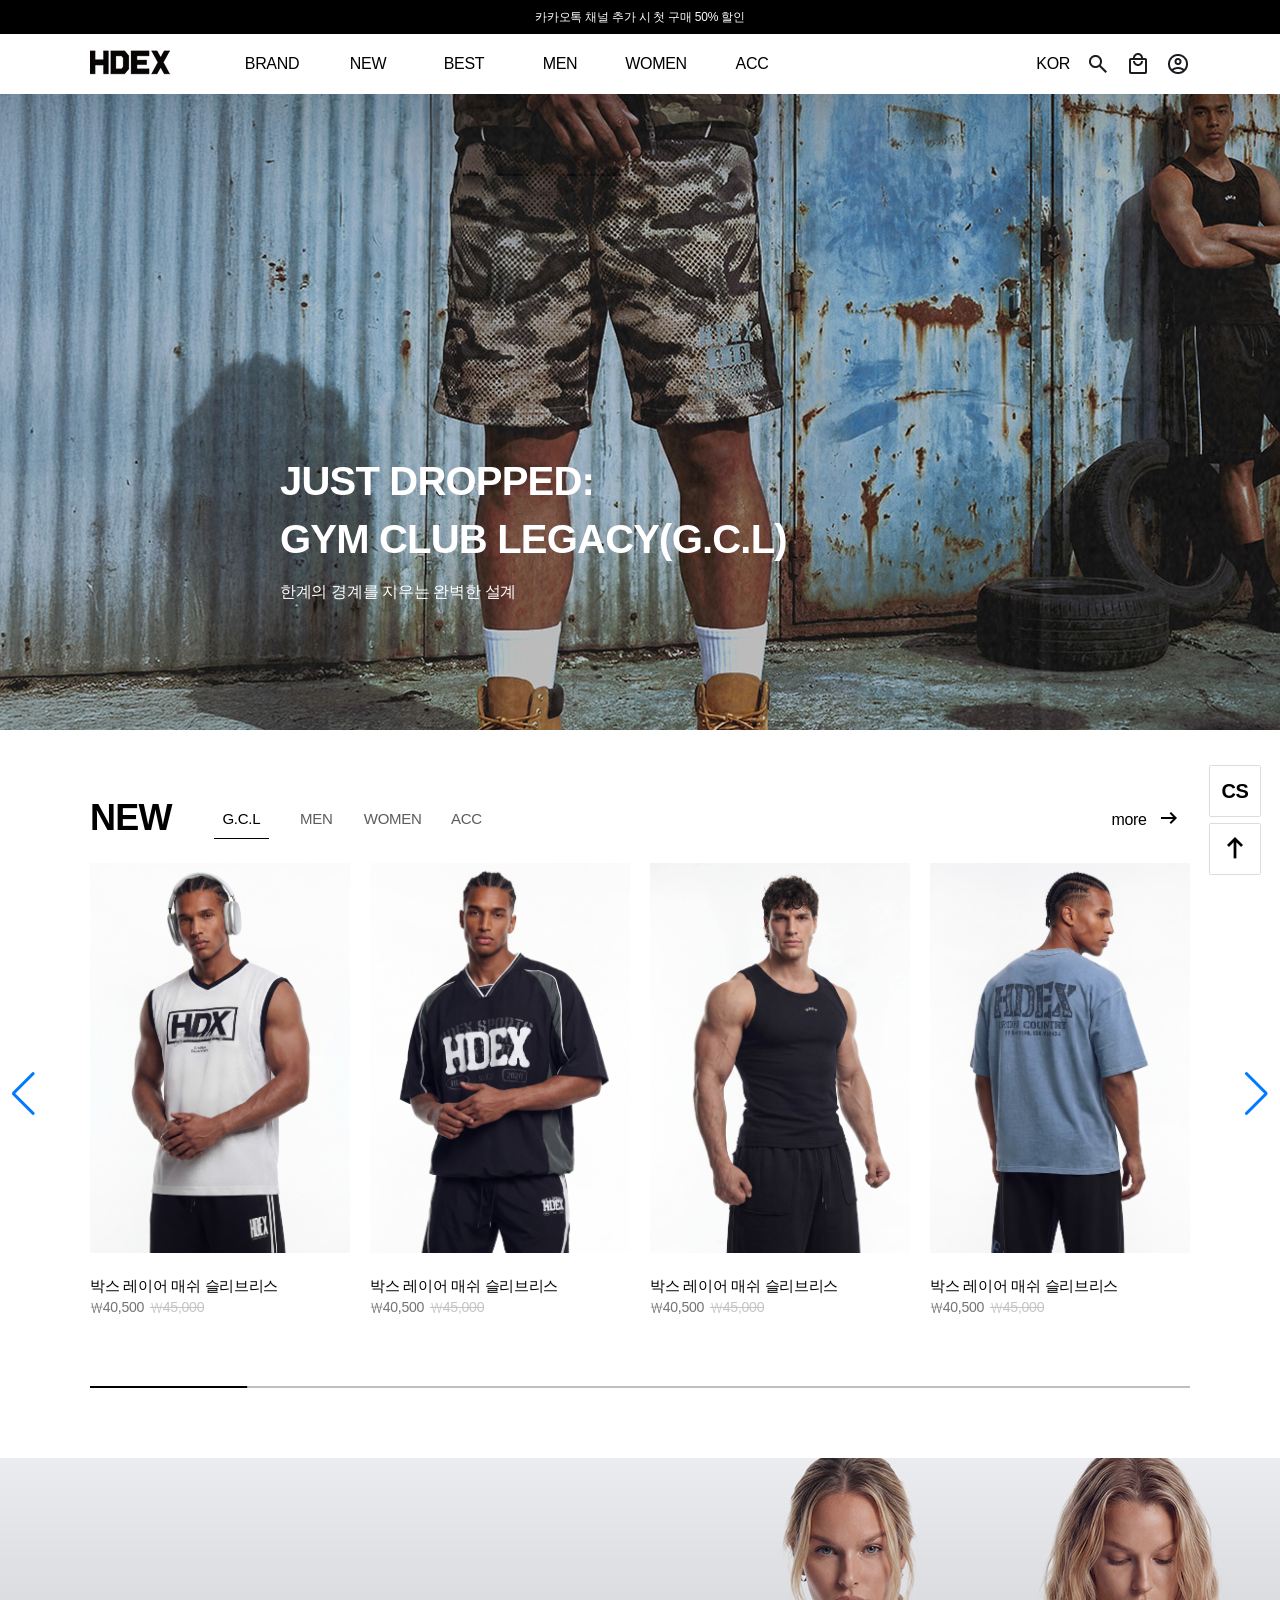
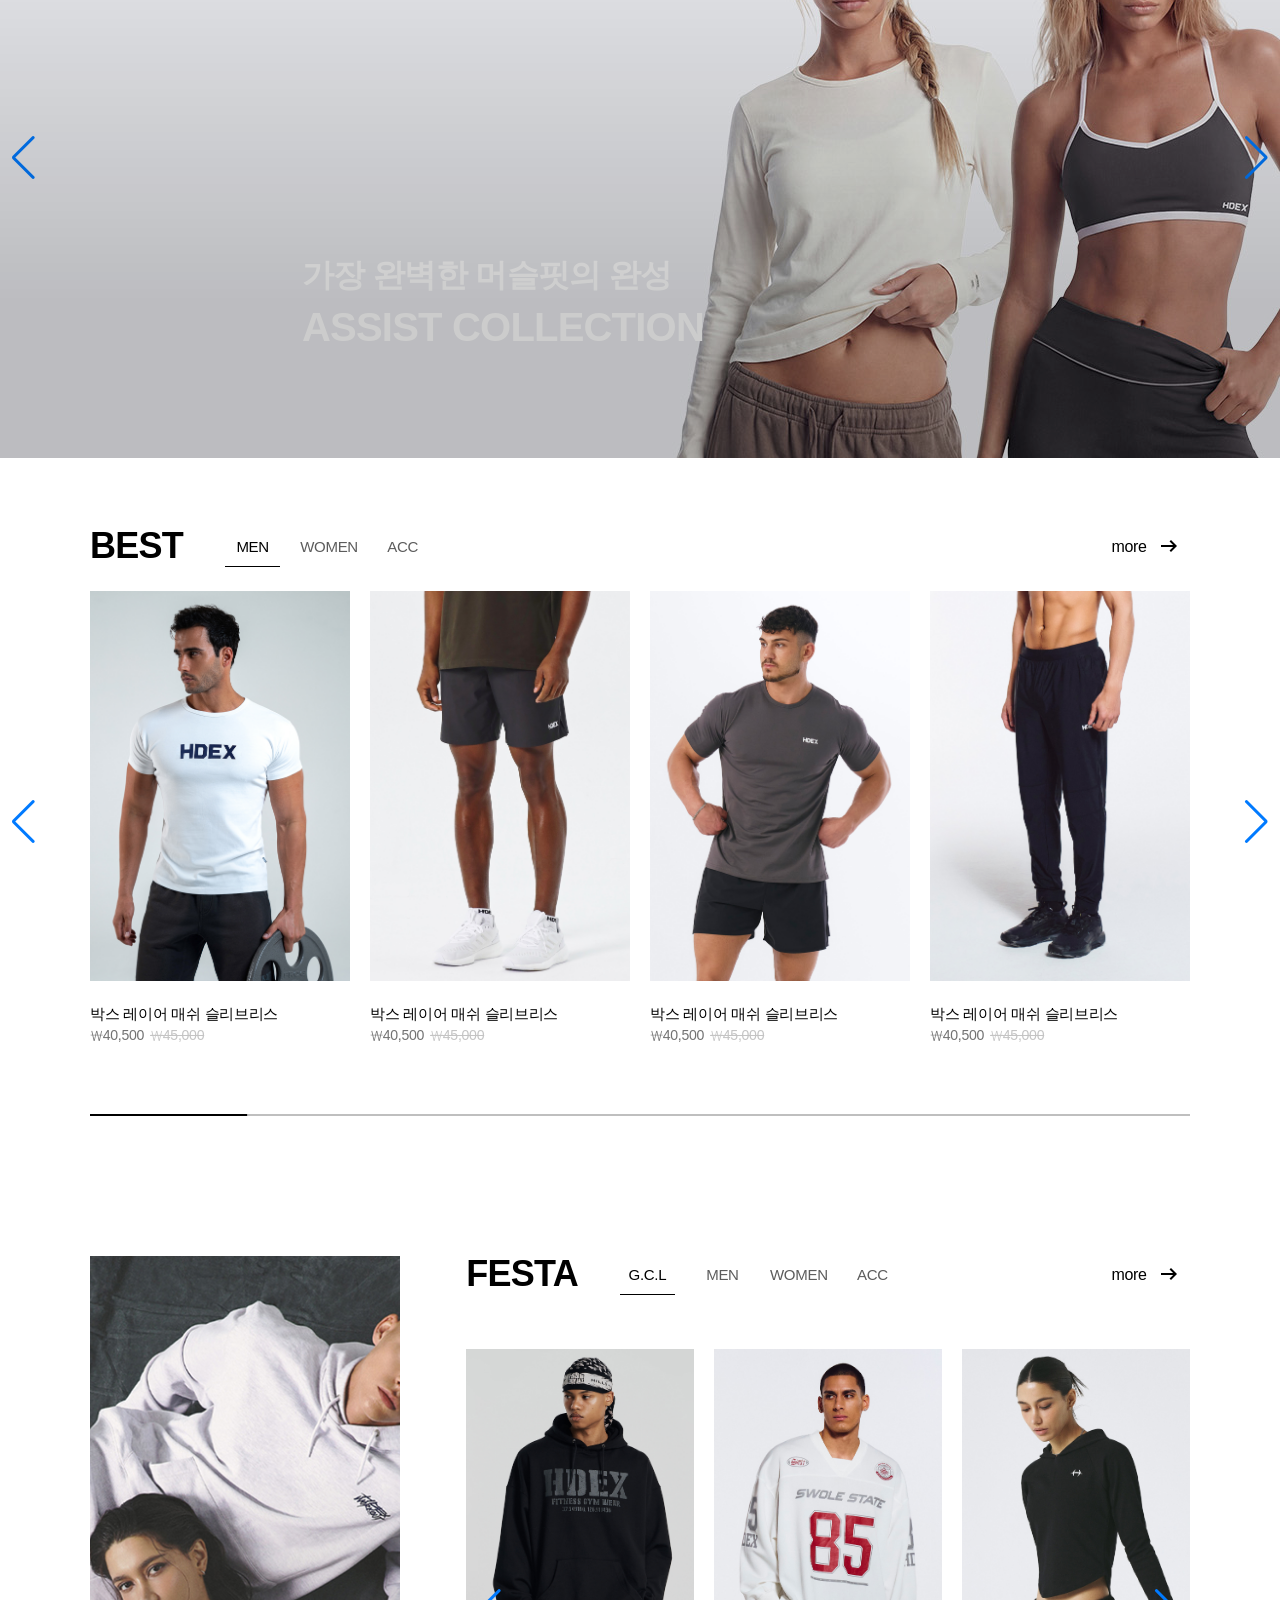
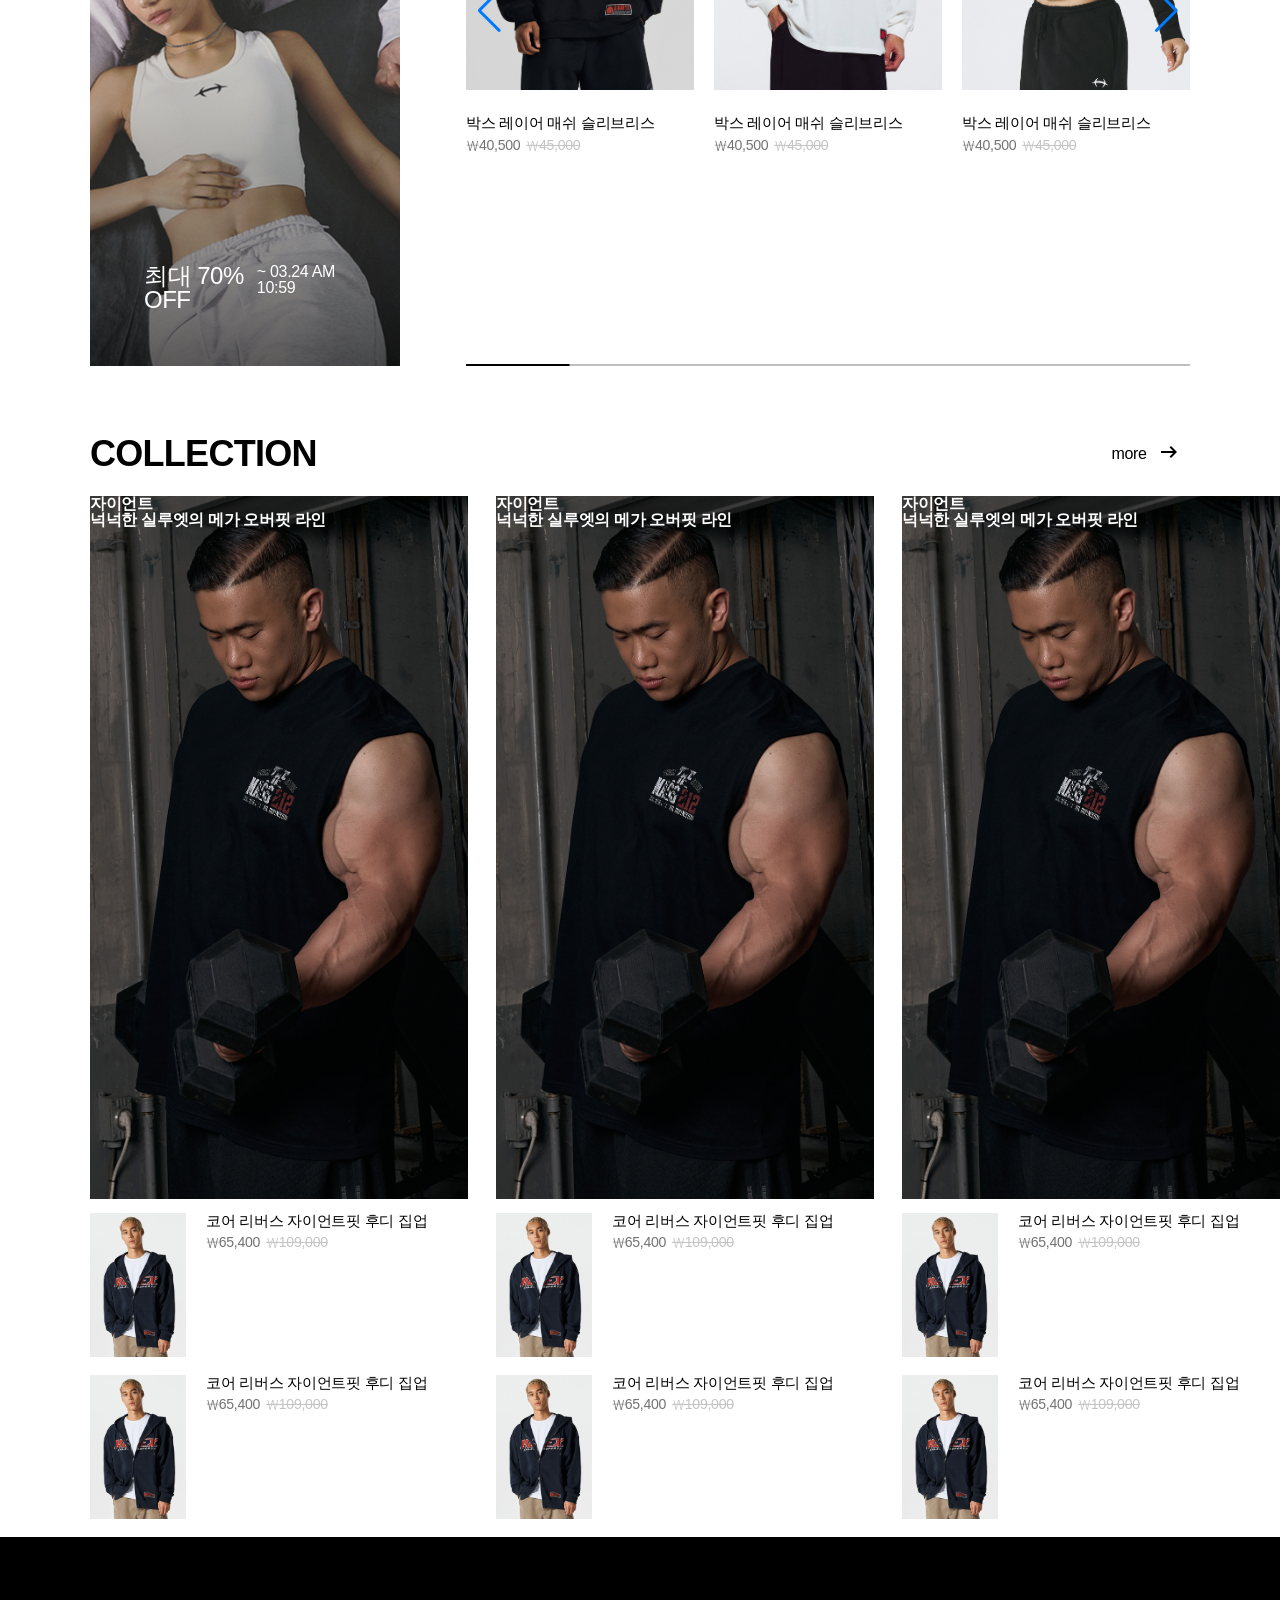
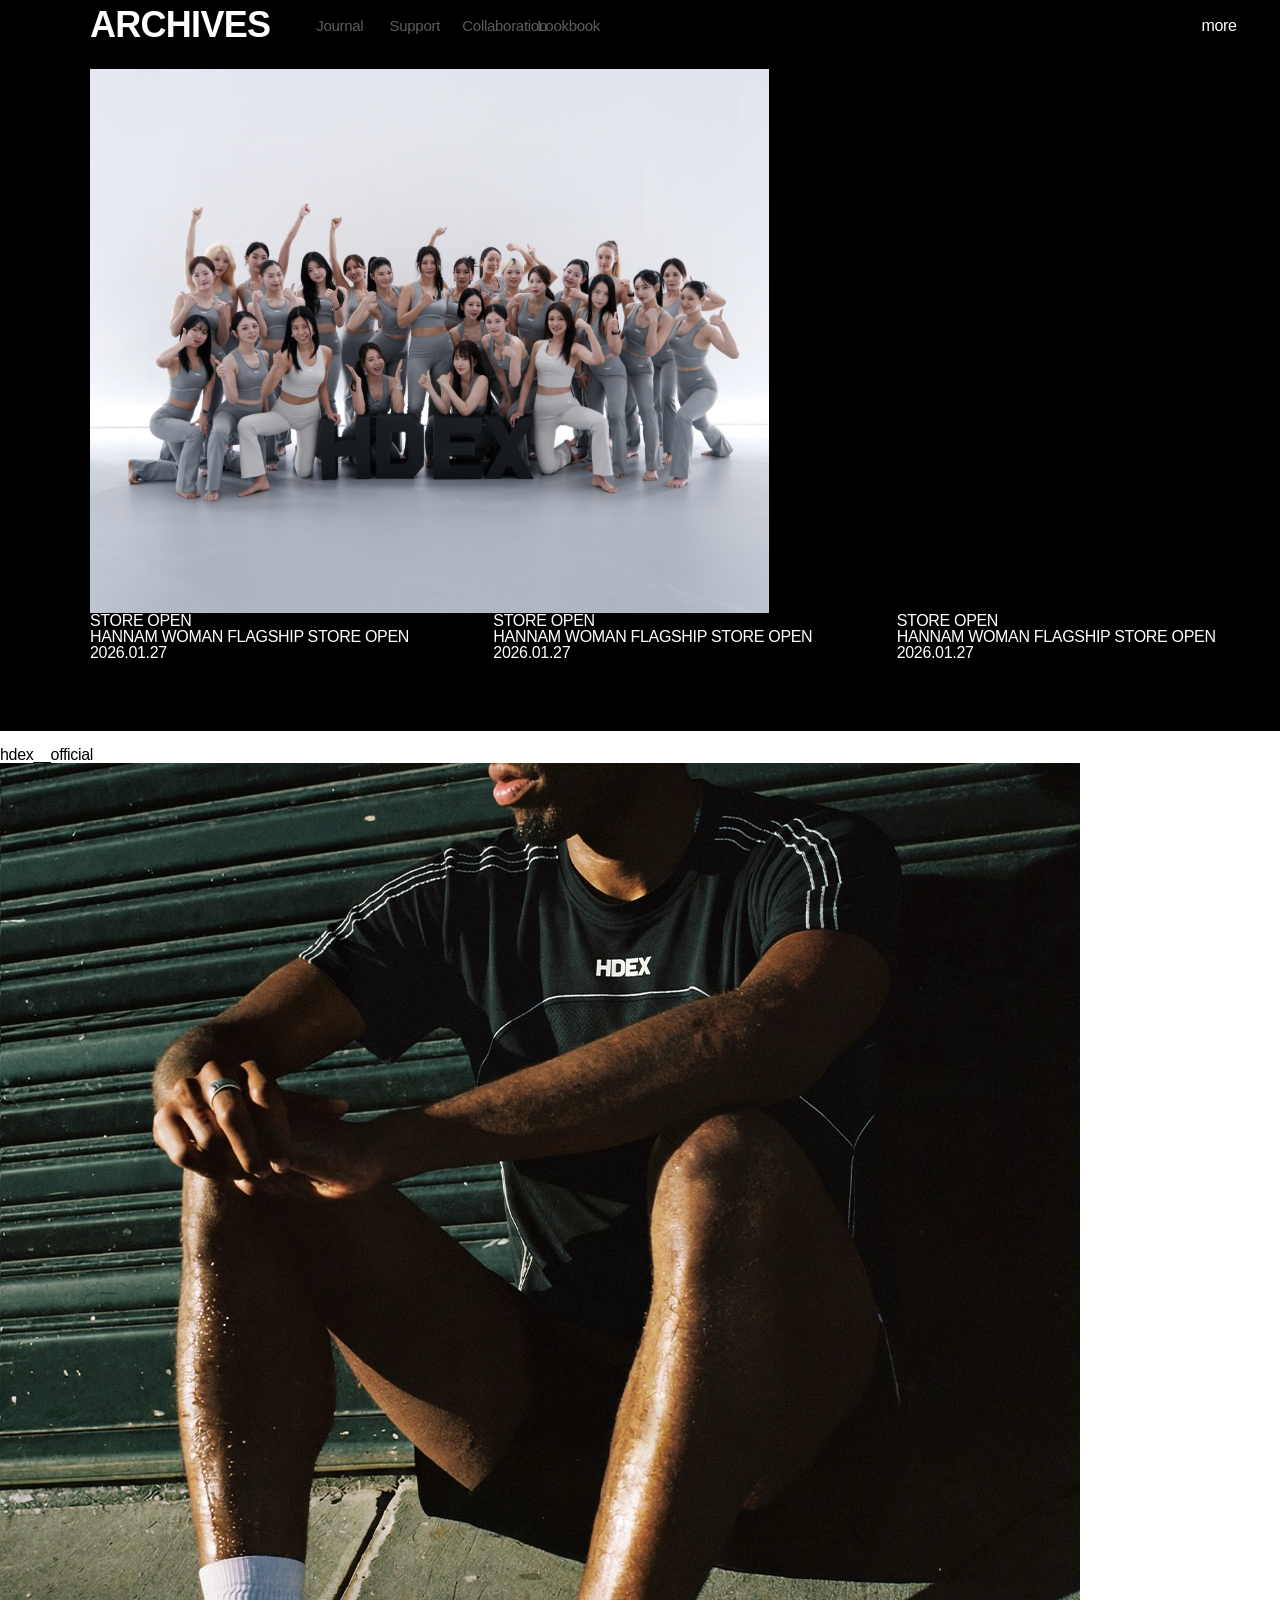
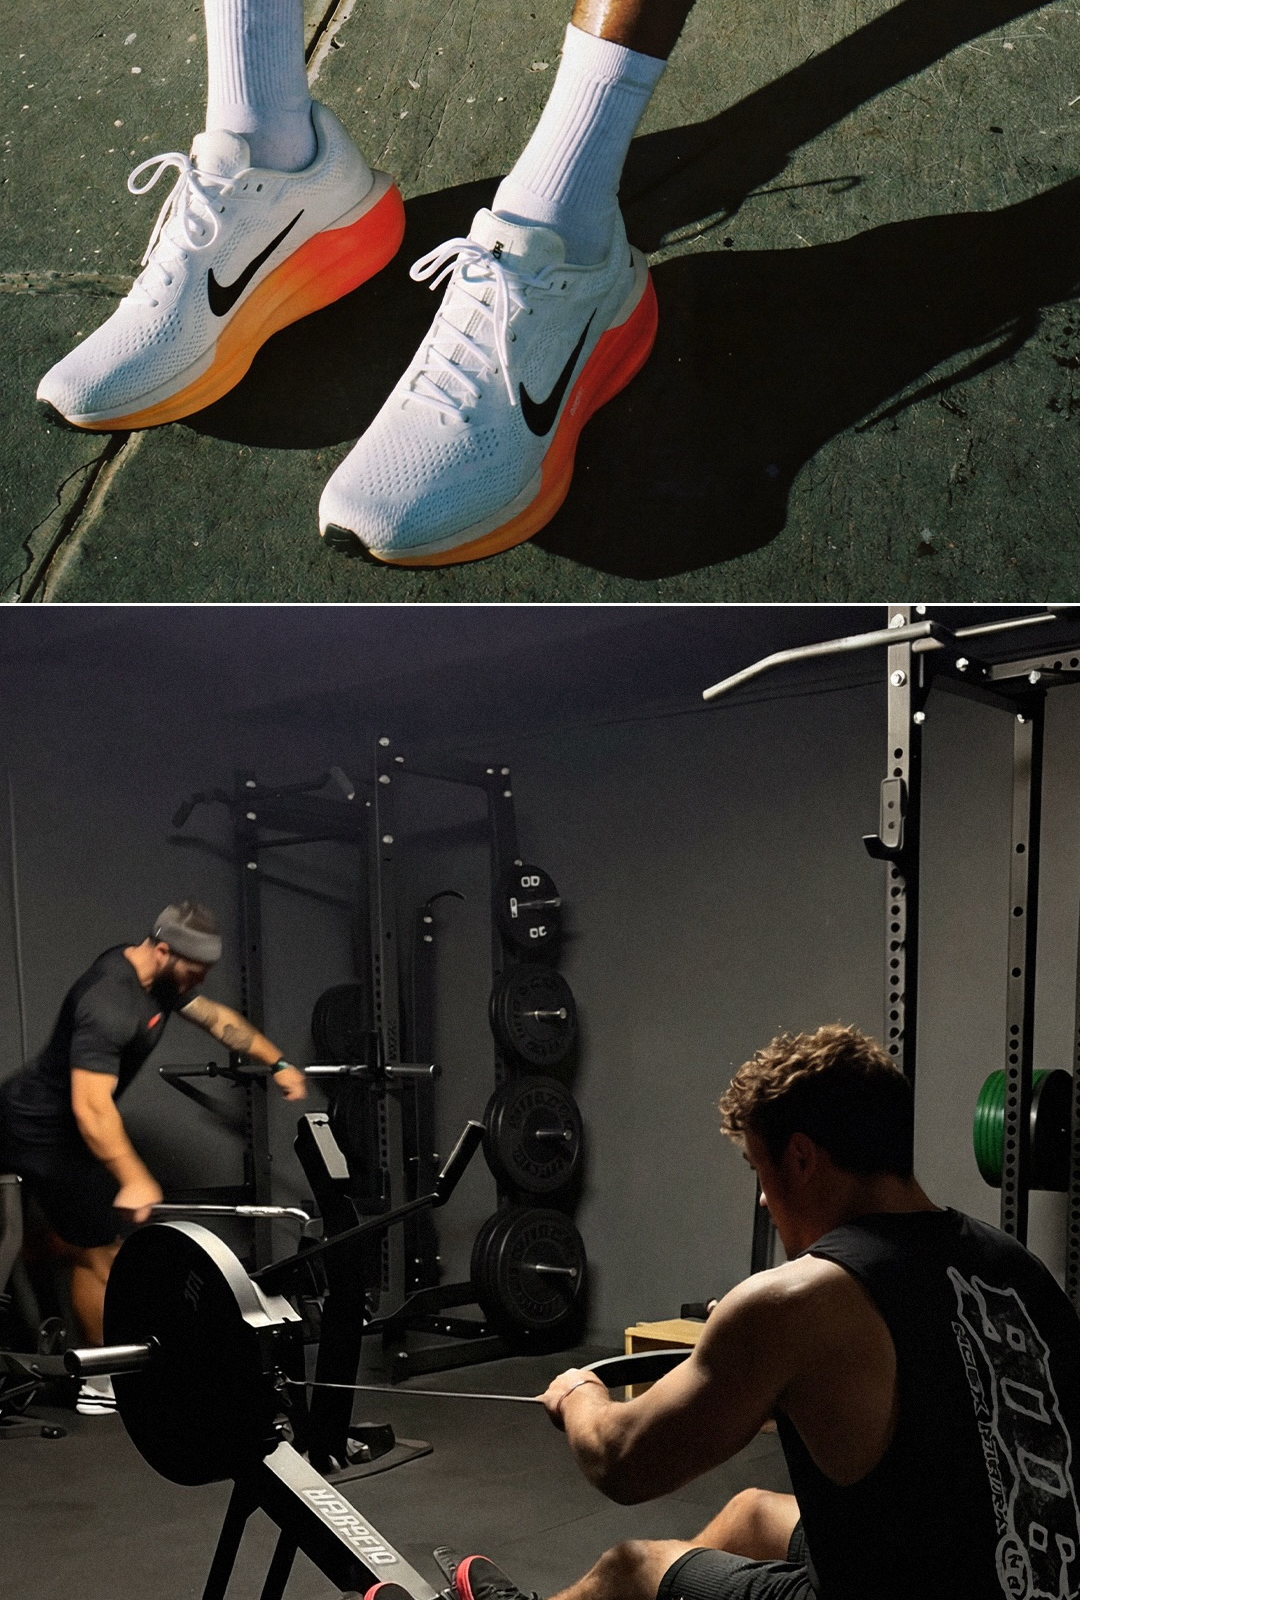
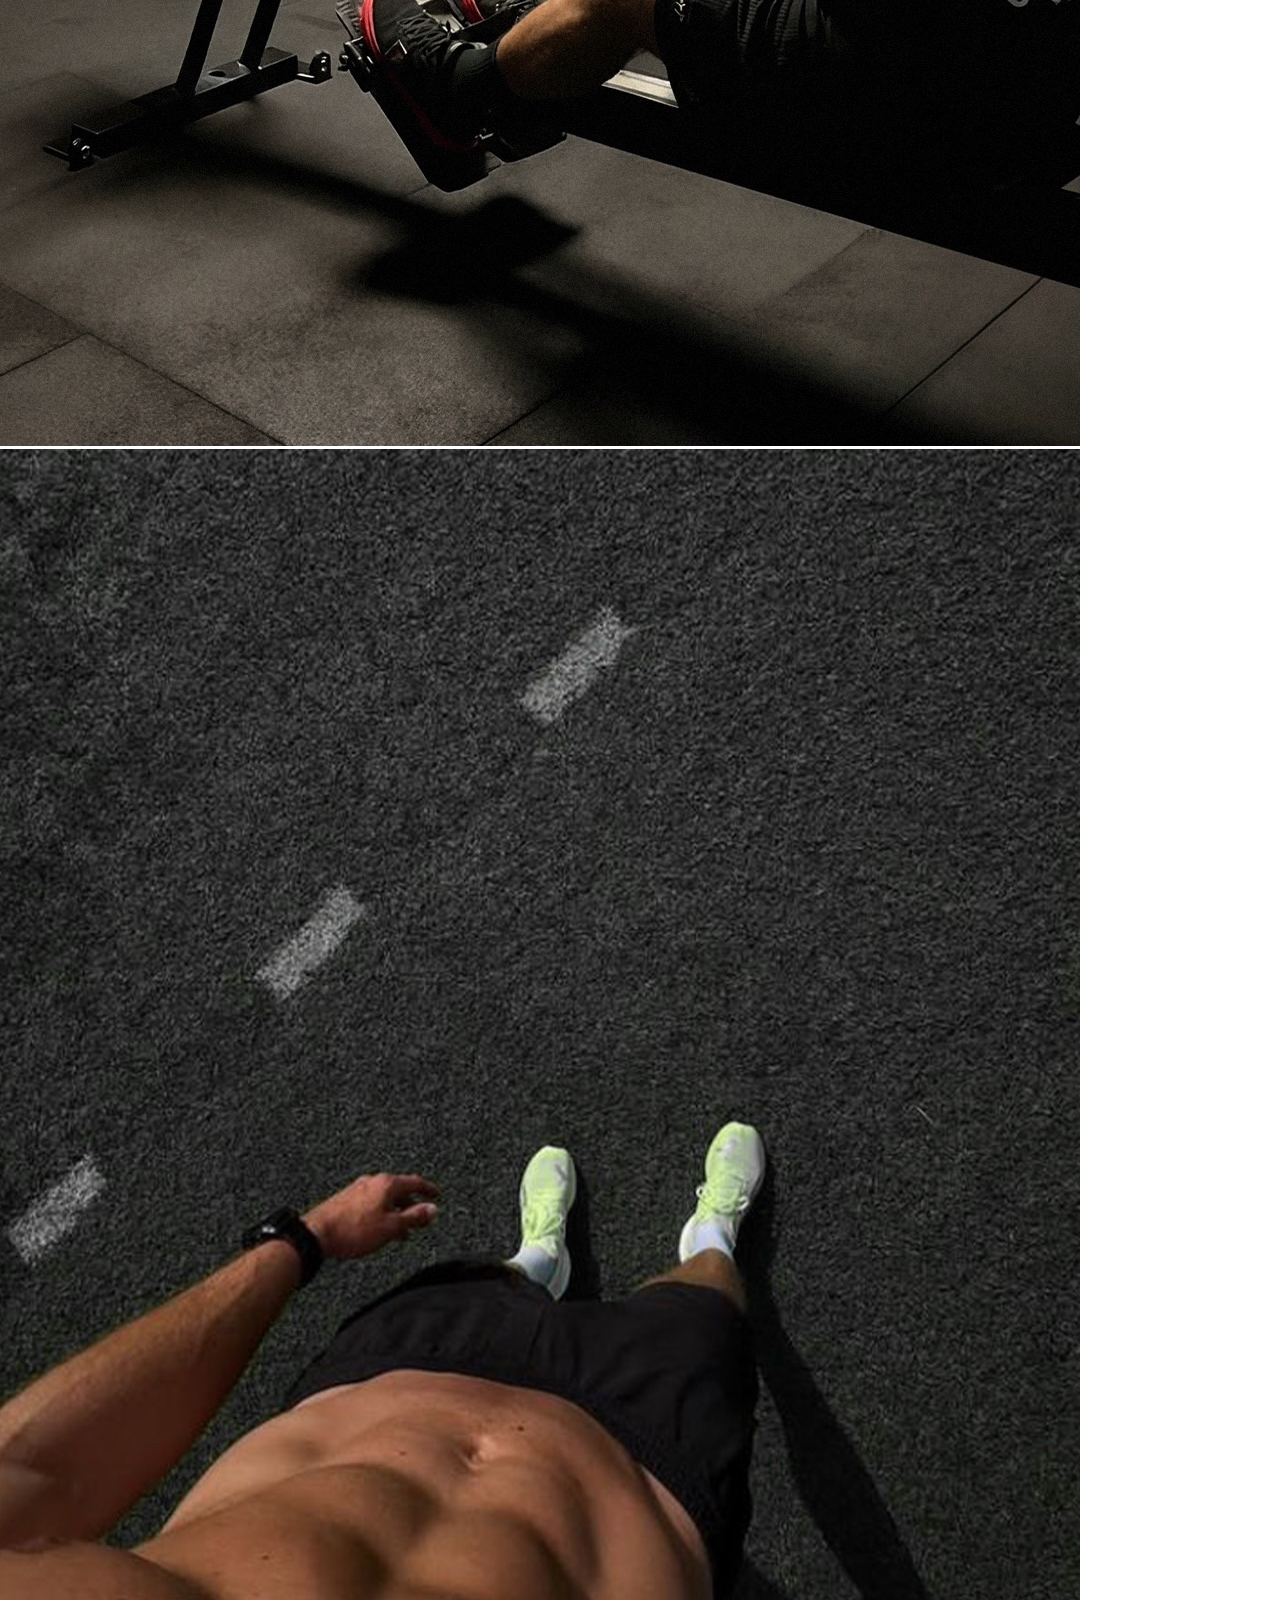
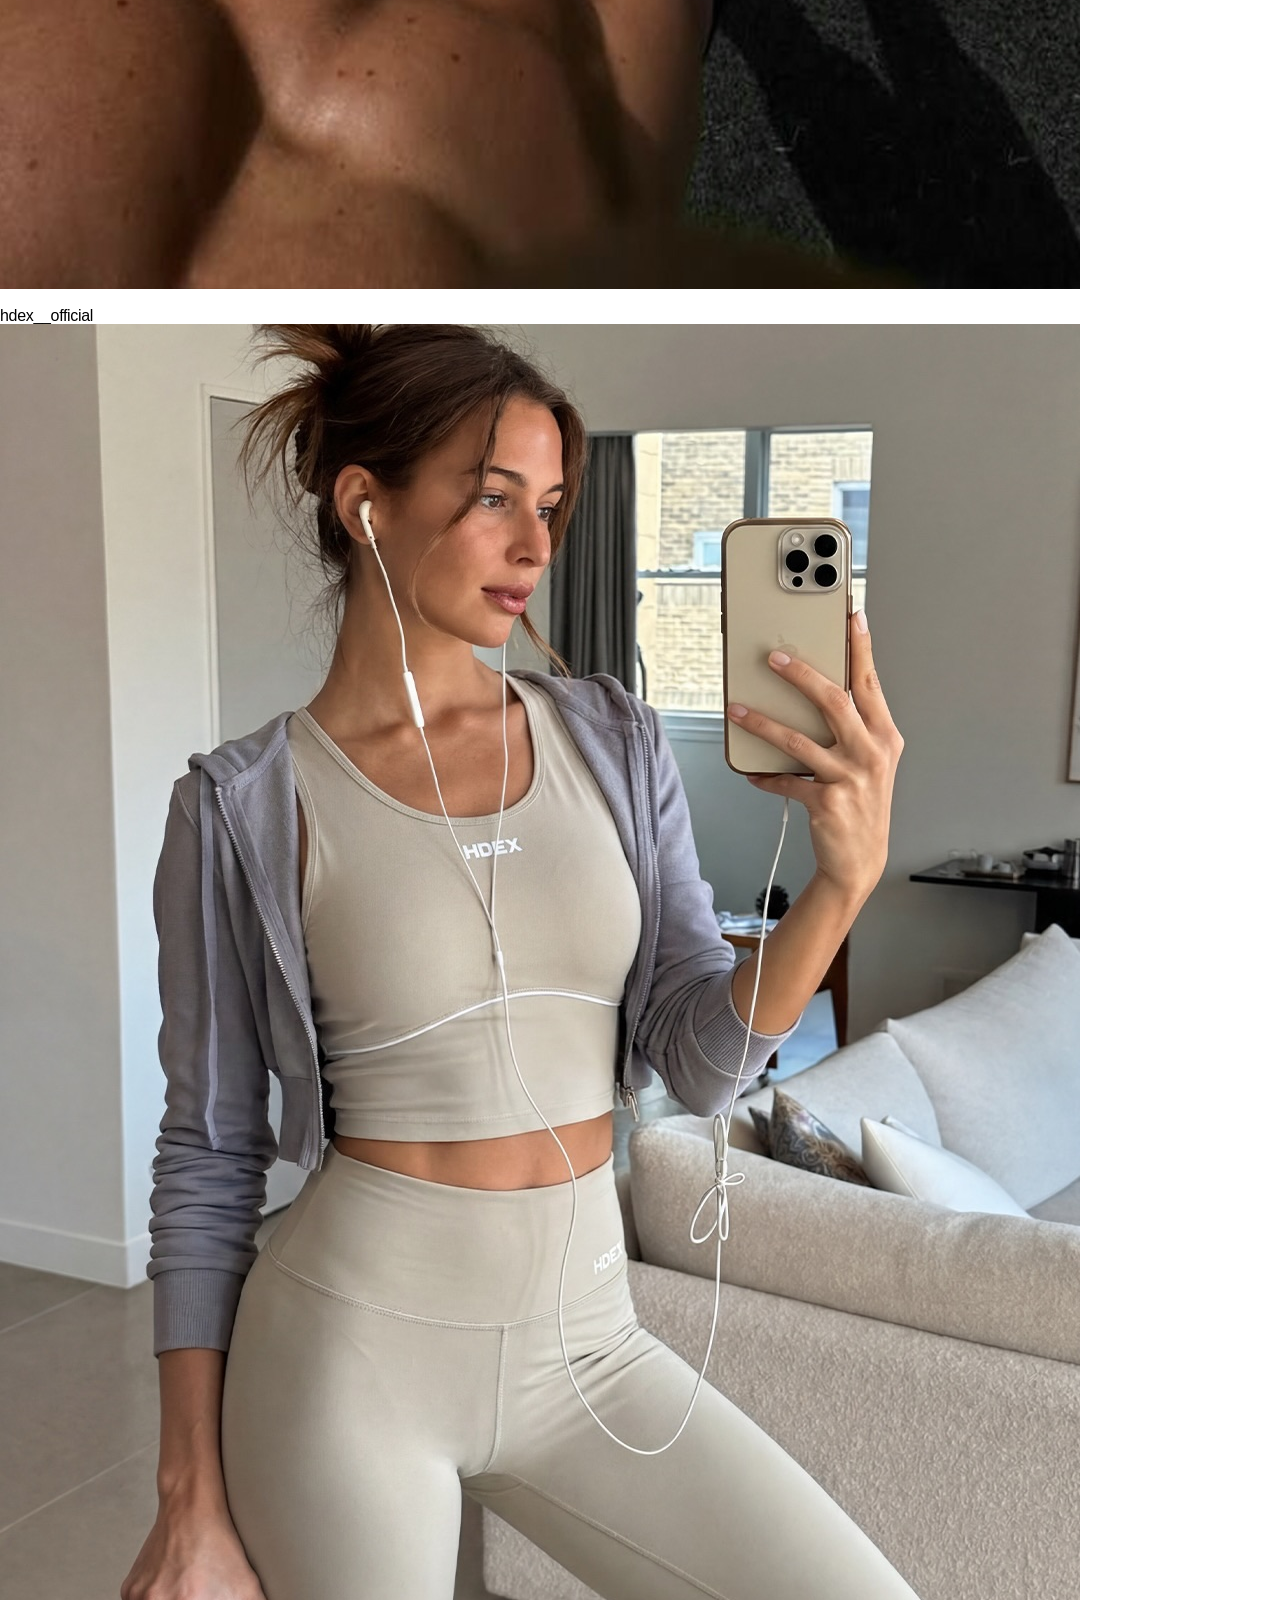
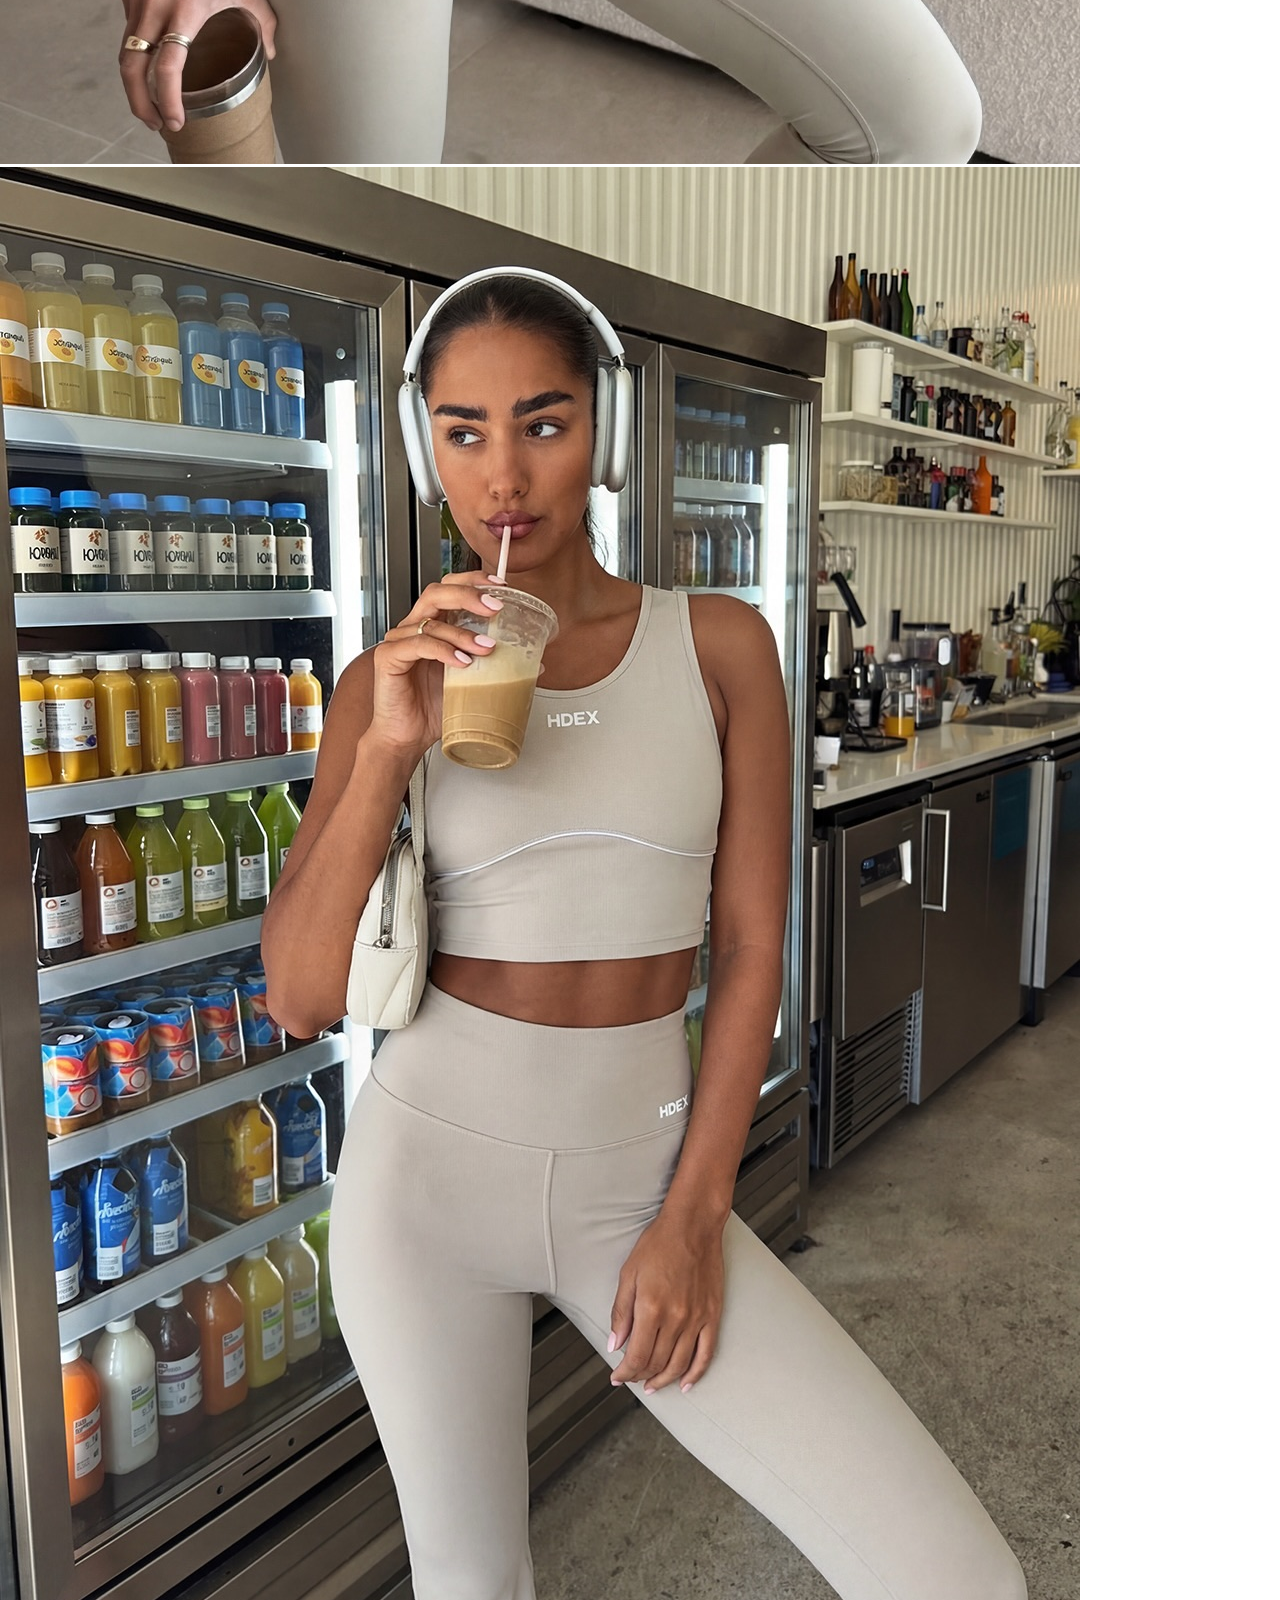
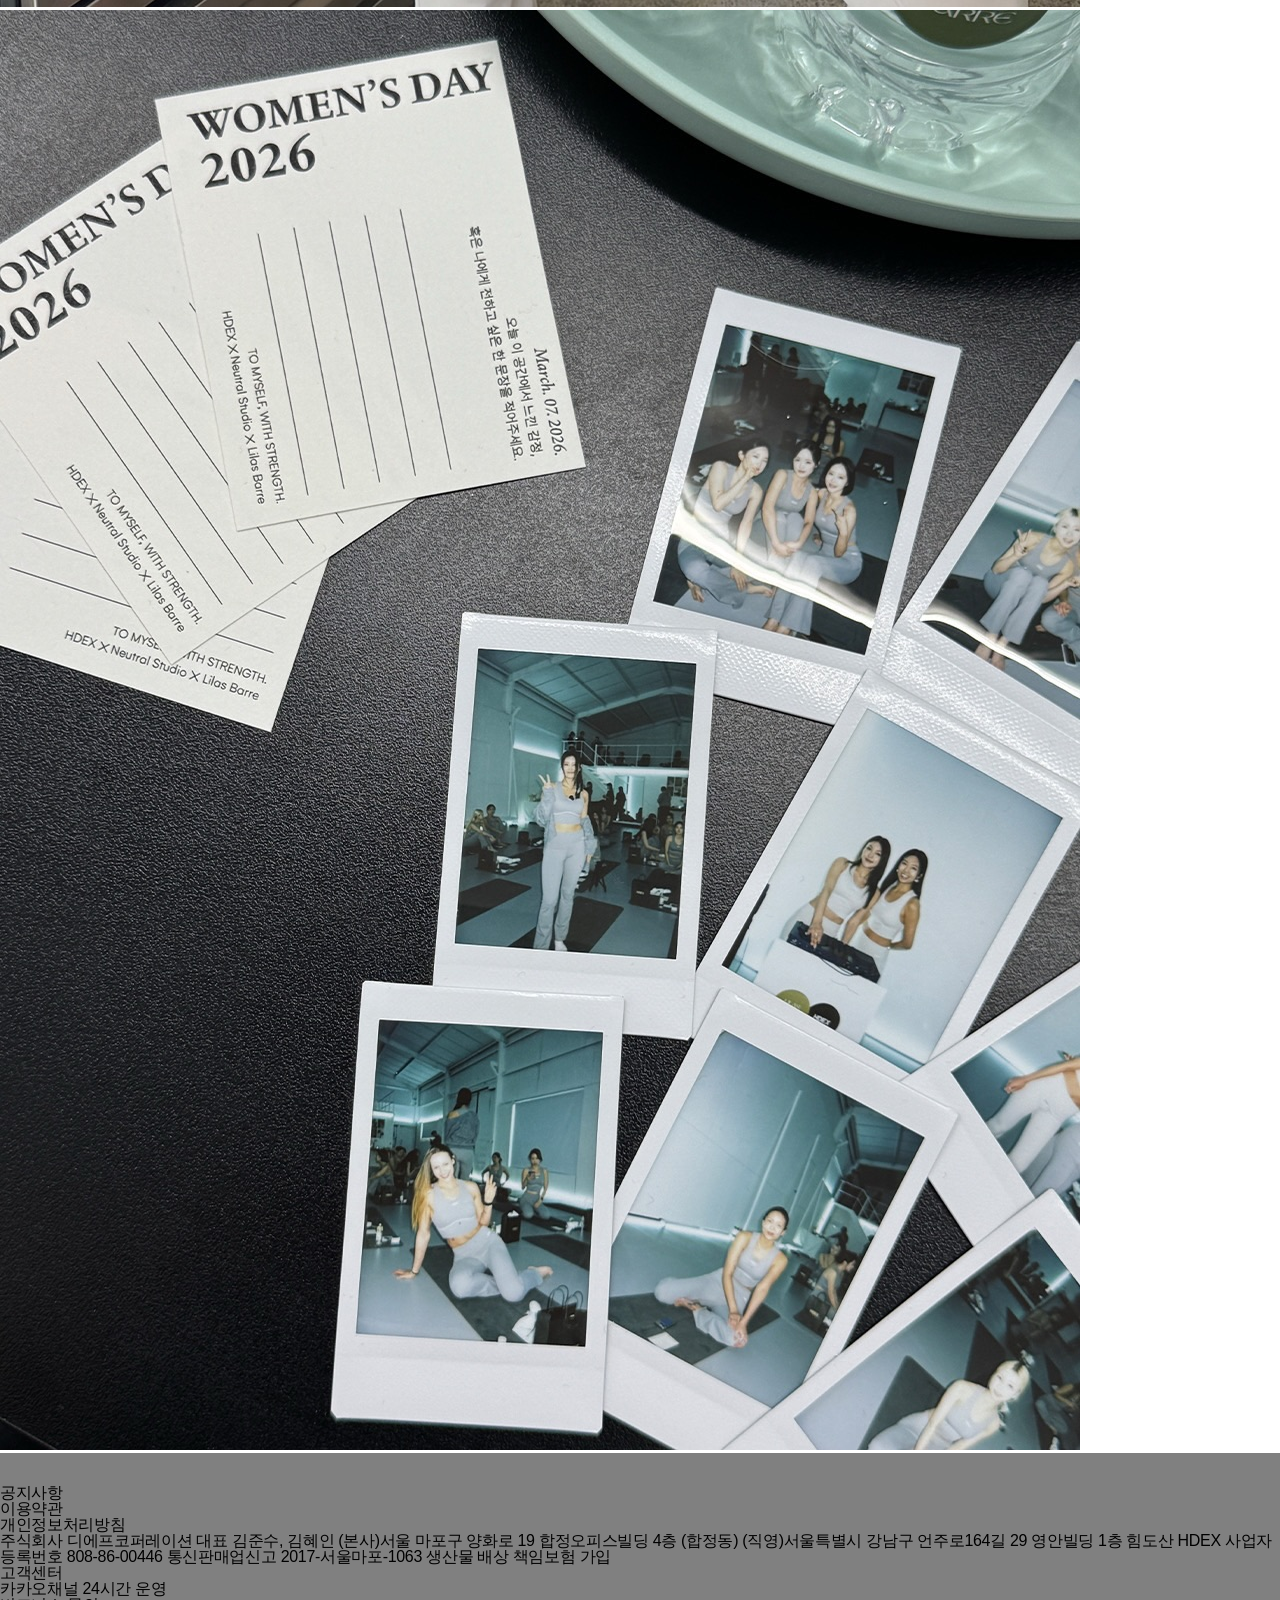
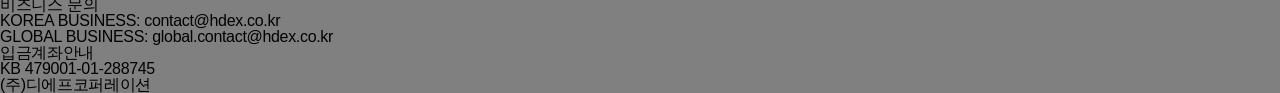
==== HDEX/index.html @ 063c29b0 "HDEX 폴더 서브모듈 해제 및 일반 폴더로 추가" ====
<!DOCTYPE html>
<html lang="ko">
<head>
    <meta charset="UTF-8">
    <meta name="viewport" content="width=device-width, initial-scale=1.0">
    <title>HDEX</title>
    <!--swiper 필수 css cdn 연결-->
    <link rel="stylesheet" href="https://unpkg.com/swiper/swiper-bundle.css">
    <link rel="stylesheet" href="https://unpkg.com/swiper/swiper-bundle.min.css">
    <!--swiper 필수 JS cdn 연결-->
    <script src="https://unpkg.com/swiper/swiper-bundle.js"></script>
    <script src="https://unpkg.com/swiper/swiper-bundle.min.js"></script>
    <!-- 사용자 파일 -->
    <link rel="shortcut icon" href="favicon.ico" type="image/x-icon">
    <link rel="stylesheet" href="./styles/resert.css">
    <link rel="stylesheet" href="./styles/common.css">
    <link rel="stylesheet" href="./styles/responsive.css">
    <link rel="stylesheet" href="./styles/index.css">
    <script src="./script/commom.js" defer></script>
    <script src="./script/index.js" defer></script>
</head>
<body>
    <div id="wrap">
        <header>
            <div id="h_top"><a href="#">카카오톡 채널 추가 시 첫 구매 50% 할인</a></div>
            <div id="h_bottom">
                <div id="logo_gnb">
                    <h1><a href="#"><img src="./images/commom/logo.png" alt="hdex"></a></h1>
                    <nav id="gnb">
                        <a href="#">BRAND</a>
                        <a href="#">NEW</a>
                        <a href="#">BEST</a>
                        <a href="#">MEN</a>
                        <a href="#">WOMEN</a>
                        <a href="#">ACC</a>
                    </nav>
                </div>
                <ul class="lnb">
                    <li><a href="#">KOR</a></li>
                    <li><a href="#"><img src="./images/commom/search.png" alt=""></a></li>
                    <li><a href="#"><img src="./images/commom/cart.png" alt=""></a></li>
                    <li><a href="#"><img src="./images/commom/account.png" alt=""></a></li>
                </ul>
            </div>
        </header>
        <main>
            <div class="fab">
                <a href="#" id="cs">CS</a>
                <a href="#" id="top"><span><img src="./images/commom/arrow_top.png" alt="top_btn"></span></a>
            </div>
            <div id="hero_bnr">
                <div class="swiper hero_swiper">
                    <div class="swiper-wrapper">
                        <div class="swiper-slide slide1">
                            <div class="hero_txt">
                                <p>JUST DROPPED:<br>GYM CLUB LEGACY(G.C.L)</p>
                                <span>한계의 경계를 지우는 완벽한 설계</span>
                            </div>
                        </div>
                        <div class="swiper-slide slide2">
                            <div class="hero_txt">
                                <p>JUST DROPPED:<br>GYM CLUB LEGACY(G.C.L)</p>
                                <span>한계의 경계를 지우는 완벽한 설계</span>
                            </div>
                        </div>
                    </div>
                    <div class="pagi_bar">
                        <div class="swiper-pagination"></div>
                        <div class="bar_bg">
                            <span class="bar"></span>
                        </div>
                    </div>
                </div>
            </div>
            <div class="product new_wrap">
                <div class="product_top">
                    <div class="title_menu">
                        <h1>NEW</h1>
                        <div class="tab_menu">
                            <a href="#" class="active">G.C.L</a>
                            <a href="#" class="men">MEN</a>
                            <a href="#" class="women">WOMEN</a>
                            <a href="#" class="acc">ACC</a>
                        </div>
                    </div>
                    <a href="#" class="more">
                        <span>more</span>
                        <span class="more_icon"><img src="./images/commom/arrow_right.png" alt=""></span>
                    </a>
                </div>
                <div class="tab_contents">
                    <div class="swiper new_swiper">
                        <div class="swiper-wrapper">
                            <div class="swiper-slide slide1">
                                <a href="#">
                                    <p class="potho"><img src="./images/product/new_glc_001.jpg" alt=""></p>
                                    <span class="details">
                                        <h2>박스 레이어 매쉬 슬리브리스</h2>
                                        <p class="price"><span>₩40,500</span><del>₩45,000</del></p>
                                    </span>
                                </a>
                            </div>
                            <div class="swiper-slide slide2">
                                <a href="#">
                                    <p class="potho"><img src="./images/product/new_glc_002.jpg" alt=""></p>
                                    <span class="details">
                                        <h2>박스 레이어 매쉬 슬리브리스</h2>
                                        <p class="price"><span>₩40,500</span><del>₩45,000</del></p>
                                    </span>
                                </a>
                            </div>
                            <div class="swiper-slide slide3">
                                <a href="#">
                                    <p class="potho"><img src="./images/product/new_glc_003.jpg" alt=""></p>
                                    <span class="details">
                                        <h2>박스 레이어 매쉬 슬리브리스</h2>
                                        <p class="price"><span>₩40,500</span><del>₩45,000</del></p>
                                    </span>
                                </a>
                            </div>
                            <div class="swiper-slide slide4">
                                <a href="#">
                                    <p class="potho"><img src="./images/product/new_glc_004.jpg" alt=""></p>
                                    <span class="details">
                                        <h2>박스 레이어 매쉬 슬리브리스</h2>
                                        <p class="price"><span>₩40,500</span><del>₩45,000</del></p>
                                    </span>
                                </a>
                            </div>
                            <div class="swiper-slide slide5">
                                <a href="#">
                                    <p class="potho"><img src="./images/product/new_glc_001.jpg" alt=""></p>
                                    <span class="details">
                                        <h2>박스 레이어 매쉬 슬리브리스</h2>
                                        <p class="price"><span>₩40,500</span><del>₩45,000</del></p>
                                    </span>
                                </a>
                            </div>
                            <div class="swiper-slide slide6">
                                <a href="#">
                                    <p class="potho"><img src="./images/product/new_glc_001.jpg" alt=""></p>
                                    <span class="details">
                                        <h2>박스 레이어 매쉬 슬리브리스</h2>
                                        <p class="price"><span>₩40,500</span><del>₩45,000</del></p>
                                    </span>
                                </a>
                            </div>
                            <div class="swiper-slide slide7">
                                <a href="#">
                                    <p class="potho"><img src="./images/product/new_glc_001.jpg" alt=""></p>
                                    <span class="details">
                                        <h2>박스 레이어 매쉬 슬리브리스</h2>
                                        <p class="price"><span>₩40,500</span><del>₩45,000</del></p>
                                    </span>
                                </a>
                            </div>
                        </div>
                    </div>
                    <div class="swiper-pagination"></div>
                    <div class="swiper-button-prev prev"></div>
                    <div class="swiper-button-next next"></div>
                </div>
            </div>
            <div class="promotion_bnr">
                <div class="swiper promotion">
                    <div class="swiper-wrapper">
                        <div class="swiper-slide slide1">
                            <div class="promotion_txt">
                                <p>가장 완벽한 머슬핏의 완성</p>
                                <p><span>ASSIST COLLECTION</span></p>
                            </div>
                        </div>
                        <div class="swiper-slide slide2">
                            <div class="promotion_txt">
                                <p>가장 완벽한 머슬핏의 완성</p>
                                <p><span>ASSIST COLLECTION</span></p>
                            </div>
                        </div>
                    </div>
                    <div class="swiper-button-prev prev"></div>
                    <div class="swiper-button-next next"></div>
                </div>
            </div>
            <div class="product best_wrap">
                <div class="product_top">
                    <div class="title_menu">
                        <h1>BEST</h1>
                        <div class="tab_menu">
                            <a href="#" class="active">MEN</a>
                            <a href="#" class="women">WOMEN</a>
                            <a href="#" class="acc">ACC</a>
                        </div>
                    </div>
                    <a href="#" class="more">
                        <span>more</span>
                        <span class="more_icon"><img src="./images/commom/arrow_right.png" alt=""></span>
                    </a>
                </div>
                <div class="tab_contents">
                    <div class="swiper best_swiper">
                        <div class="swiper-wrapper">
                            <div class="swiper-slide slide1">
                                <a href="#">
                                    <p class="potho"><img src="./images/product/best_men_001.jpg" alt=""></p>
                                    <span class="details">
                                        <h2>박스 레이어 매쉬 슬리브리스</h2>
                                        <p class="price"><span>₩40,500</span><del>₩45,000</del></p>
                                    </span>
                                </a>
                            </div>
                            <div class="swiper-slide slide2">
                                <a href="#">
                                    <p class="potho"><img src="./images/product/best_men_002.jpg" alt=""></p>
                                    <span class="details">
                                        <h2>박스 레이어 매쉬 슬리브리스</h2>
                                        <p class="price"><span>₩40,500</span><del>₩45,000</del></p>
                                    </span>
                                </a>
                            </div>
                            <div class="swiper-slide slide3">
                                <a href="#">
                                    <p class="potho"><img src="./images/product/best_men_003.jpg" alt=""></p>
                                    <span class="details">
                                        <h2>박스 레이어 매쉬 슬리브리스</h2>
                                        <p class="price"><span>₩40,500</span><del>₩45,000</del></p>
                                    </span>
                                </a>
                            </div>
                            <div class="swiper-slide slide4">
                                <a href="#">
                                    <p class="potho"><img src="./images/product/best_men_004.jpg" alt=""></p>
                                    <span class="details">
                                        <h2>박스 레이어 매쉬 슬리브리스</h2>
                                        <p class="price"><span>₩40,500</span><del>₩45,000</del></p>
                                    </span>
                                </a>
                            </div>
                            <div class="swiper-slide slide5">
                                <a href="#">
                                    <p class="potho"><img src="./images/product/best_men_001.jpg" alt=""></p>
                                    <span class="details">
                                        <h2>박스 레이어 매쉬 슬리브리스</h2>
                                        <p class="price"><span>₩40,500</span><del>₩45,000</del></p>
                                    </span>
                                </a>
                            </div>
                            <div class="swiper-slide slide6">
                                <a href="#">
                                    <p class="potho"><img src="./images/product/best_men_001.jpg" alt=""></p>
                                    <span class="details">
                                        <h2>박스 레이어 매쉬 슬리브리스</h2>
                                        <p class="price"><span>₩40,500</span><del>₩45,000</del></p>
                                    </span>
                                </a>
                            </div>
                            <div class="swiper-slide slide7">
                                <a href="#">
                                    <p class="potho"><img src="./images/product/best_men_001.jpg" alt=""></p>
                                    <span class="details">
                                        <h2>박스 레이어 매쉬 슬리브리스</h2>
                                        <p class="price"><span>₩40,500</span><del>₩45,000</del></p>
                                    </span>
                                </a>
                            </div>
                        </div>
                    </div>
                    <div class="pagi_bar">
                        <div class="swiper-pagination"></div>
                        <div class="bar_bg">
                            <span class="bar"></span>
                        </div>
                    </div>
                    <div class="swiper-button-prev prev"></div>
                    <div class="swiper-button-next next"></div>
                </div>
            </div>
            <div class="festa">
                <a href="#" class="festa_left">
                    <div class="festa_left_txt">
                        <span>최대 70% OFF</span>
                        <span>~ 03.24 AM 10:59 </span>
                    </div>
                </a>
                <div class="festa_right">
                    <div class="product_top">
                        <div class="title_menu">
                            <h1>FESTA</h1>
                            <div class="tab_menu">
                                <a href="#" class="active">G.C.L</a>
                                <a href="#" class="men">MEN</a>
                                <a href="#" class="women">WOMEN</a>
                                <a href="#" class="acc">ACC</a>
                            </div>
                        </div>
                        <a href="#" class="more">
                            <span>more</span>
                            <span class="more_icon"><img src="./images/commom/arrow_right.png" alt=""></span>
                        </a>
                    </div>
                    <div class="tab_contents">
                        <div class="swiper festa_swiper">
                            <div class="swiper-wrapper">
                                <div class="swiper-slide slide1">
                                    <a href="#">
                                        <p class="potho"><img src="./images/product/festa_top_001.jpg" alt=""></p>
                                        <span class="details">
                                            <h2>박스 레이어 매쉬 슬리브리스</h2>
                                            <p class="price"><span>₩40,500</span><del>₩45,000</del></p>
                                        </span>
                                    </a>
                                </div>
                                <div class="swiper-slide slide2">
                                    <a href="#">
                                        <p class="potho"><img src="./images/product/festa_top_002.jpg" alt=""></p>
                                        <span class="details">
                                            <h2>박스 레이어 매쉬 슬리브리스</h2>
                                            <p class="price"><span>₩40,500</span><del>₩45,000</del></p>
                                        </span>
                                    </a>
                                </div>
                                <div class="swiper-slide slide3">
                                    <a href="#">
                                        <p class="potho"><img src="./images/product/festa_top_003.jpg" alt=""></p>
                                        <span class="details">
                                            <h2>박스 레이어 매쉬 슬리브리스</h2>
                                            <p class="price"><span>₩40,500</span><del>₩45,000</del></p>
                                        </span>
                                    </a>
                                </div>
                                <div class="swiper-slide slide4">
                                    <a href="#">
                                        <p class="potho"><img src="./images/product/festa_top_001.jpg" alt=""></p>
                                        <span class="details">
                                            <h2>박스 레이어 매쉬 슬리브리스</h2>
                                            <p class="price"><span>₩40,500</span><del>₩45,000</del></p>
                                        </span>
                                    </a>
                                </div>
                                <div class="swiper-slide slide5">
                                    <a href="#">
                                        <p class="potho"><img src="./images/product/festa_top_001.jpg" alt=""></p>
                                        <span class="details">
                                            <h2>박스 레이어 매쉬 슬리브리스</h2>
                                            <p class="price"><span>₩40,500</span><del>₩45,000</del></p>
                                        </span>
                                    </a>
                                </div>
                                <div class="swiper-slide slide6">
                                    <a href="#">
                                        <p class="potho"><img src="./images/product/festa_top_001.jpg" alt=""></p>
                                        <span class="details">
                                            <h2>박스 레이어 매쉬 슬리브리스</h2>
                                            <p class="price"><span>₩40,500</span><del>₩45,000</del></p>
                                        </span>
                                    </a>
                                </div>
                                <div class="swiper-slide slide7">
                                    <a href="#">
                                        <p class="potho"><img src="./images/product/festa_top_001.jpg" alt=""></p>
                                        <span class="details">
                                            <h2>박스 레이어 매쉬 슬리브리스</h2>
                                            <p class="price"><span>₩40,500</span><del>₩45,000</del></p>
                                        </span>
                                    </a>
                                </div>
                            </div>
                        </div>
                        <div class="swiper-pagination"></div>
                        <div class="swiper-button-prev prev"></div>
                        <div class="swiper-button-next next"></div>
                    </div>
                </div>
            </div>
            <div class="collection">
                <div class="product_top">
                    <div class="title_menu">
                        <h1>COLLECTION</h1>
                    </div>
                    <a href="#" class="more">
                        <span>more</span>
                        <span class="more_icon"><img src="./images/commom/arrow_right.png" alt=""></span>
                    </a>
                </div>
                <div class="swiper collection_swiper">
                    <div class="swiper-wrapper">
                        <div class="swiper-slide slide1">
                            <a href="#" class="collec_line">
                                <div class="collec_txt">
                                    <h2>자이언트</h2>
                                    <p>넉넉한 실루엣의 메가 오버핏 라인</p>
                                </div>
                            </a>
                            <a href="" class="collec_product">
                                <p class="collec_product_thum"><img src="./images/product/collection_001.jpg" alt=""></p>
                                <span class="details">
                                    <h2>코어 리버스 자이언트핏 후디 집업</h2>
                                    <p class="price"><span>₩65,400</span><del>₩109,000</del></p>
                                </span>
                                <div class="thum_color_wrap">
                                    <span class="thum_color"></span>
                                    <span class="thum_color"></span>
                                </div>
                            </a>
                            <a href="" class="collec_product">
                                <p class="collec_product_thum"><img src="./images/product/collection_001.jpg" alt=""></p>
                                <span class="details">
                                    <h2>코어 리버스 자이언트핏 후디 집업</h2>
                                    <p class="price"><span>₩65,400</span><del>₩109,000</del></p>
                                </span>
                                <div class="thum_color_wrap">
                                    <span class="thum_color"></span>
                                    <span class="thum_color"></span>
                                </div>
                            </a>
                        </div>
                        <div class="swiper-slide slide2">
                            <a href="#" class="collec_line">
                                <div class="collec_txt">
                                    <h2>자이언트</h2>
                                    <p>넉넉한 실루엣의 메가 오버핏 라인</p>
                                </div>
                            </a>
                            <a href="" class="collec_product">
                                <p class="collec_product_thum"><img src="./images/product/collection_001.jpg" alt=""></p>
                                <span class="details">
                                    <h2>코어 리버스 자이언트핏 후디 집업</h2>
                                    <p class="price"><span>₩65,400</span><del>₩109,000</del></p>
                                </span>
                                <div class="thum_color_wrap">
                                    <span class="thum_color"></span>
                                    <span class="thum_color"></span>
                                </div>
                            </a>
                            <a href="" class="collec_product">
                                <p class="collec_product_thum"><img src="./images/product/collection_001.jpg" alt=""></p>
                                <span class="details">
                                    <h2>코어 리버스 자이언트핏 후디 집업</h2>
                                    <p class="price"><span>₩65,400</span><del>₩109,000</del></p>
                                </span>
                                <div class="thum_color_wrap">
                                    <span class="thum_color"></span>
                                    <span class="thum_color"></span>
                                </div>
                            </a>
                        </div>
                        <div class="swiper-slide slide3">
                            <a href="#" class="collec_line">
                                <div class="collec_txt">
                                    <h2>자이언트</h2>
                                    <p>넉넉한 실루엣의 메가 오버핏 라인</p>
                                </div>
                            </a>
                            <a href="" class="collec_product">
                                <p class="collec_product_thum"><img src="./images/product/collection_001.jpg" alt=""></p>
                                <span class="details">
                                    <h2>코어 리버스 자이언트핏 후디 집업</h2>
                                    <p class="price"><span>₩65,400</span><del>₩109,000</del></p>
                                </span>
                                <div class="thum_color_wrap">
                                    <span class="thum_color"></span>
                                    <span class="thum_color"></span>
                                </div>
                            </a>
                            <a href="" class="collec_product">
                                <p class="collec_product_thum"><img src="./images/product/collection_001.jpg" alt=""></p>
                                <span class="details">
                                    <h2>코어 리버스 자이언트핏 후디 집업</h2>
                                    <p class="price"><span>₩65,400</span><del>₩109,000</del></p>
                                </span>
                                <div class="thum_color_wrap">
                                    <span class="thum_color"></span>
                                    <span class="thum_color"></span>
                                </div>
                            </a>
                        </div>
                        <div class="swiper-slide slide4">
                            <a href="#" class="collec_line">
                                <div class="collec_txt">
                                    <h2>자이언트</h2>
                                    <p>넉넉한 실루엣의 메가 오버핏 라인</p>
                                </div>
                            </a>
                            <a href="" class="collec_product">
                                <p class="collec_product_thum"><img src="./images/product/collection_001.jpg" alt=""></p>
                                <span class="details">
                                    <h2>코어 리버스 자이언트핏 후디 집업</h2>
                                    <p class="price"><span>₩65,400</span><del>₩109,000</del></p>
                                </span>
                                <div class="thum_color_wrap">
                                    <span class="thum_color"></span>
                                    <span class="thum_color"></span>
                                </div>
                            </a>
                            <a href="" class="collec_product">
                                <p class="collec_product_thum"><img src="./images/product/collection_001.jpg" alt=""></p>
                                <span class="details">
                                    <h2>코어 리버스 자이언트핏 후디 집업</h2>
                                    <p class="price"><span>₩65,400</span><del>₩109,000</del></p>
                                </span>
                                <div class="thum_color_wrap">
                                    <span class="thum_color"></span>
                                    <span class="thum_color"></span>
                                </div>
                            </a>
                        </div>
                        <div class="swiper-slide slide5">
                            <a href="#" class="collec_line">
                                <div class="collec_txt">
                                    <h2>자이언트</h2>
                                    <p>넉넉한 실루엣의 메가 오버핏 라인</p>
                                </div>
                            </a>
                            <a href="" class="collec_product">
                                <p class="collec_product_thum"><img src="./images/product/collection_001.jpg" alt=""></p>
                                <span class="details">
                                    <h2>코어 리버스 자이언트핏 후디 집업</h2>
                                    <p class="price"><span>₩65,400</span><del>₩109,000</del></p>
                                </span>
                                <div class="thum_color_wrap">
                                    <span class="thum_color"></span>
                                    <span class="thum_color"></span>
                                </div>
                            </a>
                            <a href="" class="collec_product">
                                <p class="collec_product_thum"><img src="./images/product/collection_001.jpg" alt=""></p>
                                <span class="details">
                                    <h2>코어 리버스 자이언트핏 후디 집업</h2>
                                    <p class="price"><span>₩65,400</span><del>₩109,000</del></p>
                                </span>
                                <div class="thum_color_wrap">
                                    <span class="thum_color"></span>
                                    <span class="thum_color"></span>
                                </div>
                            </a>
                        </div>
                    </div>
                </div>
            </div>
            <div class="archives_bg">
                <div class="archives">
                    <div class="product_top">
                        <div class="title_menu">
                            <h1>ARCHIVES</h1>
                            <div class="tab_menu">
                                <a href="#" class="Journal">Journal</a>
                                <a href="#" class="Collaboration">Support</a>
                                <a href="#" class="Collaboration">Collaboration</a>
                                <a href="#" class="Lookbook">Lookbook</a>
                            </div>
                        </div>
                        <a href="#" class="more">
                            <span>more</span>
                            <span class="more_icon"><img src="./images/commom/arrow_right.png" alt=""></span>
                        </a>
                    </div>
                    <div class="swiper archives_swiper">
                        <div class="swiper-wrapper">
                            <div class="swiper-slide slide1">
                                <p class="archives_thum"><img src="./images/Journal_001.jpg" alt=""></p>
                                <div class="archives_txt">
                                    <p class="archives_category">STORE OPEN</p>
                                    <p class="archives_title">HANNAM WOMAN FLAGSHIP STORE OPEN</p>
                                    <p class="archives_day">2026.01.27</p>
                                </div>
                            </div>
                            <div class="swiper-slide slide2">
                                <p class="archives_thum"><img src="./images/Journal_002.jpg" alt=""></p>
                                <div class="archives_txt">
                                    <p class="category">STORE OPEN</p>
                                    <p class="title">HANNAM WOMAN FLAGSHIP STORE OPEN</p>
                                    <p class="day">2026.01.27</p>
                                </div>
                            </div>
                            <div class="swiper-slide slide3">
                                <p class="archives_thum"><img src="./images/Journal_003.jpg" alt=""></p>
                                <div class="archives_txt">
                                    <p class="category">STORE OPEN</p>
                                    <p class="title">HANNAM WOMAN FLAGSHIP STORE OPEN</p>
                                    <p class="day">2026.01.27</p>
                                </div>
                            </div>
                        </div>
                    </div>
                </div>
            </div>
            <div class="instagram">
                <a href="#" class="insta_link">
                    <div class="instaid">
                        <img src="./images/" alt="">
                        <p>hdex__official</p>
                    </div>
                    <div class="insta_thum">
                        <img src="./images/insta_official_001.jpg" alt="">
                        <img src="./images/insta_official_002.jpg" alt="">
                        <img src="./images/insta_official_003.jpg" alt="">
                    </div>
                </a>
                <a href="#" class="insta_link">
                    <div class="instaid">
                        <img src="#" alt="">
                        <p>hdex__official</p>
                    </div>
                    <div class="insta_thum">
                        <img src="./images/insta_women_001.jpg" alt="">
                        <img src="./images/insta_women_002.jpg" alt="">
                        <img src="./images/insta_women_003.jpg" alt="">
                    </div>
                </a>
            </div>
        </main>
        <footer>
            <div id="f_top">
                <a href="#"><img src="#" alt=""></a>
                <div class="sns">
                    <a href="#"><img src="#" alt=""></a>
                    <a href="#"><img src="#" alt=""></a>
                    <a href="#"><img src="#" alt=""></a>
                </div>
            </div>
            <div id="f_bottom">
                <div class="f_left">
                    <ul id="fnb">
                        <li><a href="#">공지사항</a></li>
                        <li><a href="#">이용약관</a></li>
                        <li><a href="#">개인정보처리방침</a></li>
                    </ul>
                    <address>
                        주식회사 디에프코퍼레이션
                        대표 김준수, 김혜인
                        (본사)서울 마포구 양화로 19 합정오피스빌딩 4층 (합정동)
                        (직영)서울특별시 강남구 언주로164길 29 영안빌딩 1층 힘도산 HDEX
                        사업자등록번호 808-86-00446
                        통신판매업신고 2017-서울마포-1063
                        생산물 배상 책임보험 가입
                    </address>
                </div>
                <div id="f_right">
                    <dl id="info">
                        <dt>고객센터</dt>
                        <dd>카카오채널 24시간 운영</dd>
                        <dt>비즈니스 문의</dt>
                        <dd>KOREA BUSINESS: contact@hdex.co.kr
                            <br>GLOBAL BUSINESS: global.contact@hdex.co.kr</dd>
                    </dl>
                    <dl id="bank">
                        <dt>입금계좌안내</dt>
                        <dd>KB 479001-01-288745<br>(주)디에프코퍼레이션</dd>
                    </dl>
                </div>
            </div>
        </footer>
    </div>
</body>
</html>
---- HDEX/styles/resert.css ----
/* 모든 태그들에 대한 공통 초기값 세팅 */
html,body,h1,h2,h3,h4,h5,h6,
dl,dt,dd,ol,ul,li,p,blockquote,hr,div,video,address,
header,footer,nav,aside,article,section,figure,figcaption,main,details,summary,
form,fieldset,legend,input,button,select,option,textarea,
em,strong,sub,sup,br,span,del,s,q,mark,code,img,a,
table,thead,tbody,tfoot,tr,td,th {
    margin:0; padding:0; box-sizing:border-box;
    line-height:1; letter-spacing:-0.02em; word-spacing:0;
    font-size:1em; font-weight:400; font-style:normal;
    color:#000;
    font-family:'pretendard',sans-serif;
}
/* 개별 태그 초기값 */
a {text-decoration:none;}
ul,ol,li {list-style:none;}
fieldset {border:0;}
legend {display:none;}
input {border:0; outline:none;}
button {border:0; background:none; cursor:pointer;}
table,tr,td,th {border-collapse:collapse;}
select, option {border:0; appearance:none; outline:none;}
/* chrome, safari, edge, opera */
/* 웹브라우저 엔진 -webkit-, -moz-, -m-, -o- */
input[type=number]::-webkit-outer-spin-button,
input[type=number]::-webkit-inner-spin-button {
    -webkit-appearance:none;
    margin:0;
}
/* firefox */
input[type=number] {
    -moz-appearance:none;
    margin:0;
}
---- HDEX/styles/common.css ----
#wrap {}
#wrap header {position: fixed; z-index: 999; width: 100%; background-color: #fff;}
#wrap header #h_top {background-color: #000; text-align: center;}
#wrap header #h_top a {color: #fff; font-size: 0.75rem; line-height: 34px;}
#wrap header #h_bottom {
    display: flex; flex-flow: row nowrap;
    justify-content: space-between;
    padding: 10px 90px; align-items: center;
}
#wrap header #h_bottom #logo_gnb {display: flex; flex-flow: row nowrap; align-items: center;}
#wrap header #h_bottom h1 {margin-right: 62px;}
#wrap header #h_bottom h1 a {}
#wrap header #h_bottom h1 a img {width: 100%;}
#wrap header #h_bottom #gnb {display: flex; flex-flow: row nowrap; gap: 16px;}
#wrap header #h_bottom #gnb a {
    line-height: 40px; width: 80px; 
    display: block; 
    text-align: center;
}
#wrap header #h_bottom .lnb {display: flex; flex-flow: row nowrap; gap: 16px; align-items: center;}
#wrap header #h_bottom .lnb li {line-height: 24px;}
#wrap header #h_bottom .lnb li a {display: flex; align-items: center;}
#wrap header #h_bottom .lnb li a img {width: 100%;}
#wrap footer {background-color: grey;}
---- HDEX/styles/index.css ----
#wrap main {}
#wrap main #hero_bnr {}
#wrap main #hero_bnr .hero_swiper {height: 730px;}
#wrap main #hero_bnr .hero_swiper .swiper-wrapper {}
#wrap main #hero_bnr .hero_swiper .swiper-wrapper .swiper-slide {}
#wrap main #hero_bnr .hero_swiper .swiper-wrapper .swiper-slide .hero_txt {position: absolute; left: 280px; bottom: 125px;}
#wrap main #hero_bnr .hero_swiper .swiper-wrapper .swiper-slide .hero_txt > * {color: #fff;}
#wrap main #hero_bnr .hero_swiper .swiper-wrapper .swiper-slide .hero_txt p {
    font-size: 2.5rem; font-weight: 700; 
    line-height: 1.43;
    margin-bottom: 10px;
}
#wrap main #hero_bnr .hero_swiper .swiper-wrapper .swiper-slide .hero_txt span {font-weight: 500; line-height: 1.7;}
#wrap main #hero_bnr .hero_swiper .swiper-wrapper .slide1 {background-image: url(../images/hero_bnr_001.jpg);}
#wrap main #hero_bnr .hero_swiper .swiper-wrapper .slide2 {background-image: url(../images/hero_bnr_002.jpg);}
/* ============================================================================================ 컬러칩 공통 */
.thum_color_wrap {}
.thum_color_wrap .thum_color {}
/* ============================================================================================ fab */
#wrap main .fab {position: fixed; right: 20px; bottom: 26px; z-index: 999;}
#wrap main .fab a {
    width: 50px; height: 50px;
    display: flex; align-items: center; justify-content: center;
    box-shadow: 0 0 1.2px rgba(0, 0, 0, 0.64);
}
#wrap main .fab #cs {font-size: 1.25rem; font-weight: 600; margin-bottom: 8px;}
#wrap main .fab #top span {width: 16px; line-height: 14px;}
#wrap main .fab #top img {width: 100%; height: auto;}
/* ============================================================================================product swiper wrap */
#wrap main .festa_right {padding: 0 0 50px; position: relative; width: 100%; height: auto;}
#wrap main .festa_right .tab_contents .swiper-pagination-progressbar-fill {
    background-color: #000;
    height: 100%;
}
#wrap main .festa_right > .tab_contents .swiper-pagination.swiper-pagination-progressbar {
    width: 100%; 
    left: 50%;
    transform: translateX(-50%);
    position: absolute;
    top: auto; bottom: 0; 
    height: 2px;
}
/*  */
#wrap main .product {padding: 70px 90px 140px; position: relative; width: 100%; height: auto;}
#wrap main .product .tab_contents .swiper-pagination-progressbar-fill {
    background-color: #000;
    height: 100%;
}
#wrap main .product .tab_contents .swiper-pagination.swiper-pagination-progressbar {
    width: calc(100% - 180px); 
    left: 50%;
    transform: translateX(-50%);
    position: absolute;
    bottom: 30px;
    top: auto; bottom: 70px;
    height: 2px;
}
#wrap main .product_top {
    display: flex; flex-flow: row nowrap;
    justify-content: space-between;
    margin-bottom: 24px;
}
#wrap main .product_top .title_menu {display: flex; flex-flow: row nowrap;}
#wrap main .product_top .title_menu > h1 {
    font-size: 2.25rem; font-weight: 600;
    margin-right: 42px;
}
#wrap main .product_top .title_menu .tab_menu {
    display: flex; flex-flow: row nowrap; 
    gap: 20px;
    text-align: center;
}
#wrap main .product_top .title_menu .tab_menu a {
    font-size: 0.94rem; font-weight: 300; color: #5C5C5C;
    line-height: 38px; width: 55px;
    display: block;
}
#wrap main .product_top .title_menu .tab_menu .active {
    border-bottom: 1px solid #000; font-weight: 500; color: #000;
}
#wrap main .product_top .more {
    width: 88px; display: flex; flex-flow: row nowrap; align-items: center; justify-content: center;
}
#wrap main .product_top .more span {}
#wrap main .product_top .more .more_icon {width: 24px; display: block; margin-left: 10px;}
#wrap main .product_top .more img {width: 100%;}
#wrap main {position: relative;}
#wrap main .tab_contents {}
#wrap main .tab_contents .swiper {}
#wrap main .tab_contents .swiper .swiper-wrapper {}
#wrap main .tab_contents .swiper .swiper-wrapper .swiper-slide {}
#wrap main .tab_contents .swiper .swiper-wrapper .swiper-slide a {}
#wrap main .tab_contents .swiper .swiper-wrapper .swiper-slide a .potho {margin-bottom: 22px;}
#wrap main .tab_contents .swiper .swiper-wrapper .swiper-slide a .potho img {width: 100%;}
#wrap main a .details {}
#wrap main a .details h2 {font-size: 0.95rem; font-weight: 500; margin-bottom: 5px;}
#wrap main a .details .price {font-size: 0.88rem; line-height: 1.4;}
#wrap main a .details .price span {color: #727272; margin-right: 6px;}
#wrap main a .details .price del {color: #C4C4C4;}
/* ============================================================================================promotion swiper wrap */
#wrap main .promotion_bnr {}
#wrap main .promotion_bnr .promotion {height: 600px; z-index: 988;}
#wrap main .promotion_bnr .promotion .swiper-wrapper {}
#wrap main .promotion_bnr .promotion::after {
    content: ''; display: block; 
    position: absolute; 
    width: 100%; height: 100%; left: 0; top: 0;
    background: linear-gradient(transparent, #000 74%);
    opacity: 0.2;
    z-index: 900;
}
#wrap main .promotion_bnr .promotion .swiper-wrapper .swiper-slide {}
#wrap main .promotion_bnr .promotion .swiper-wrapper .swiper-slide .promotion_txt {
    position: absolute; z-index: 999;
    bottom: 102px; left: 302px; 
}
#wrap main .promotion_bnr .promotion .swiper-wrapper .swiper-slide .promotion_txt * {
    font-weight: 700; line-height: 1.43; 
    color: #fff; 
}
#wrap main .promotion_bnr .promotion .swiper-wrapper .swiper-slide .promotion_txt p {font-size: 2rem;}
#wrap main .promotion_bnr .promotion .swiper-wrapper .swiper-slide .promotion_txt p span {font-size: 2.5rem;}
#wrap main .promotion_bnr .promotion .swiper-wrapper .slide1 {background-image: url(../images/promotion_bnr_001.jpg);}
#wrap main .promotion_bnr .promotion .swiper-wrapper .slide2 {background-image: url(../images/promotion_bnr_002.jpg);}
/* ============================================================================================festa */
#wrap main .festa {display: grid; grid-template-columns: 3fr 7fr; gap: 66px; padding: 70px 90px;}
#wrap main .festa .festa_left {
    background-image: url(../images/festa.jpg); background-size: cover; background-position: center;
    position: relative; 
    min-height: 600px;
    display: flex;
    flex-direction: column;
    justify-content: flex-end;
}
#wrap main .festa .festa_left .festa_left_txt {
    display: flex; justify-content: space-between;  padding: 54px;
}
#wrap main .festa .festa_left .festa_left_txt span {color: #fff;}
#wrap main .festa .festa_left .festa_left_txt span:first-child {font-size: 1.5rem; font-weight: 500;}
#wrap main .festa .festa_left .festa_left_txt span:last-child {}
#wrap main .festa .festa_right {
    min-width: 0;
    display: flex;
    flex-direction: column;
    gap: 30px;
}
#wrap main .tab_contents .swiper .swiper-wrapper .swiper-slide a {}
#wrap main .festa .festa_right .festa_swiper {
    width: 100%; min-width: 0; 
    overflow: hidden;
    position: relative;
}
#wrap main .festa .festa_right .festa_swiper .swiper-slide {height: 567px;}
/* ============================================================================================collection */
#wrap main .collection {margin-left: 90px;}
#wrap main .collection .product_top {margin-right: 90px;}
#wrap main .collection .collection_swiper {}
#wrap main .collection .collection_swiper .swiper-wrapper {}
#wrap main .collection .collection_swiper .swiper-wrapper .swiper-slide {}
#wrap main .collection .collection_swiper .swiper-wrapper .swiper-slide .collec_line {
    display: block; 
    background: url(../images/collection_001.jpg);
    background-size: cover; background-position: top;
    height: 703px;
}
#wrap main .collection .collection_swiper .swiper-wrapper .swiper-slide .collec_line .collec_txt * {color: #fff; font-weight: 600;}
#wrap main .collection .collection_swiper .swiper-wrapper .swiper-slide .collec_line .collec_txt h2 {}
#wrap main .collection .collection_swiper .swiper-wrapper .swiper-slide .collec_line .collec_txt p {}
#wrap main .collection .collection_swiper .swiper-wrapper .swiper-slide .collec_product {
    margin: 14px 0; display: grid; grid-template-columns: 96px 1fr; gap: 20px;
}
#wrap main .collection .collection_swiper .swiper-wrapper .swiper-slide .collec_product .collec_product_thum {height: 128px;}
#wrap main .collection .collection_swiper .swiper-wrapper .swiper-slide .collec_product .collec_product_thum img {width: 100%;}
#wrap main .collection .collection_swiper .swiper-wrapper .swiper-slide .collec_product .details {}

/* ============================================================================================archives */
#wrap main .archives_bg {background: #000; padding: 70px 0 70px 90px;}
#wrap main .archives_bg .archives {}
#wrap main .archives_bg .archives .archives_swiper {}
#wrap main .archives_bg .archives .archives_swiper .swiper-wrapper {}
#wrap main .archives_bg .archives .archives_swiper .swiper-wrapper .swiper-slide {}
#wrap main .archives_bg .archives * {color: #fff;}
#wrap main .archives_bg .archives .archives_swiper .swiper-wrapper .swiper-slide .archives_thum {height: 544px;}
#wrap main .archives_bg .archives .archives_swiper .swiper-wrapper .swiper-slide .archives_thum img {height: 100%;}
#wrap main .archives_bg .archives .archives_swiper .swiper-wrapper .swiper-slide .archives_txt {}
#wrap main .archives_bg .archives .archives_swiper .swiper-wrapper .swiper-slide .archives_txt .archives_category {}
#wrap main .archives_bg .archives .archives_swiper .swiper-wrapper .swiper-slide .archives_txt .archives_title {}
#wrap main .archives_bg .archives .archives_swiper .swiper-wrapper .swiper-slide .archives_txt .archives_day {}
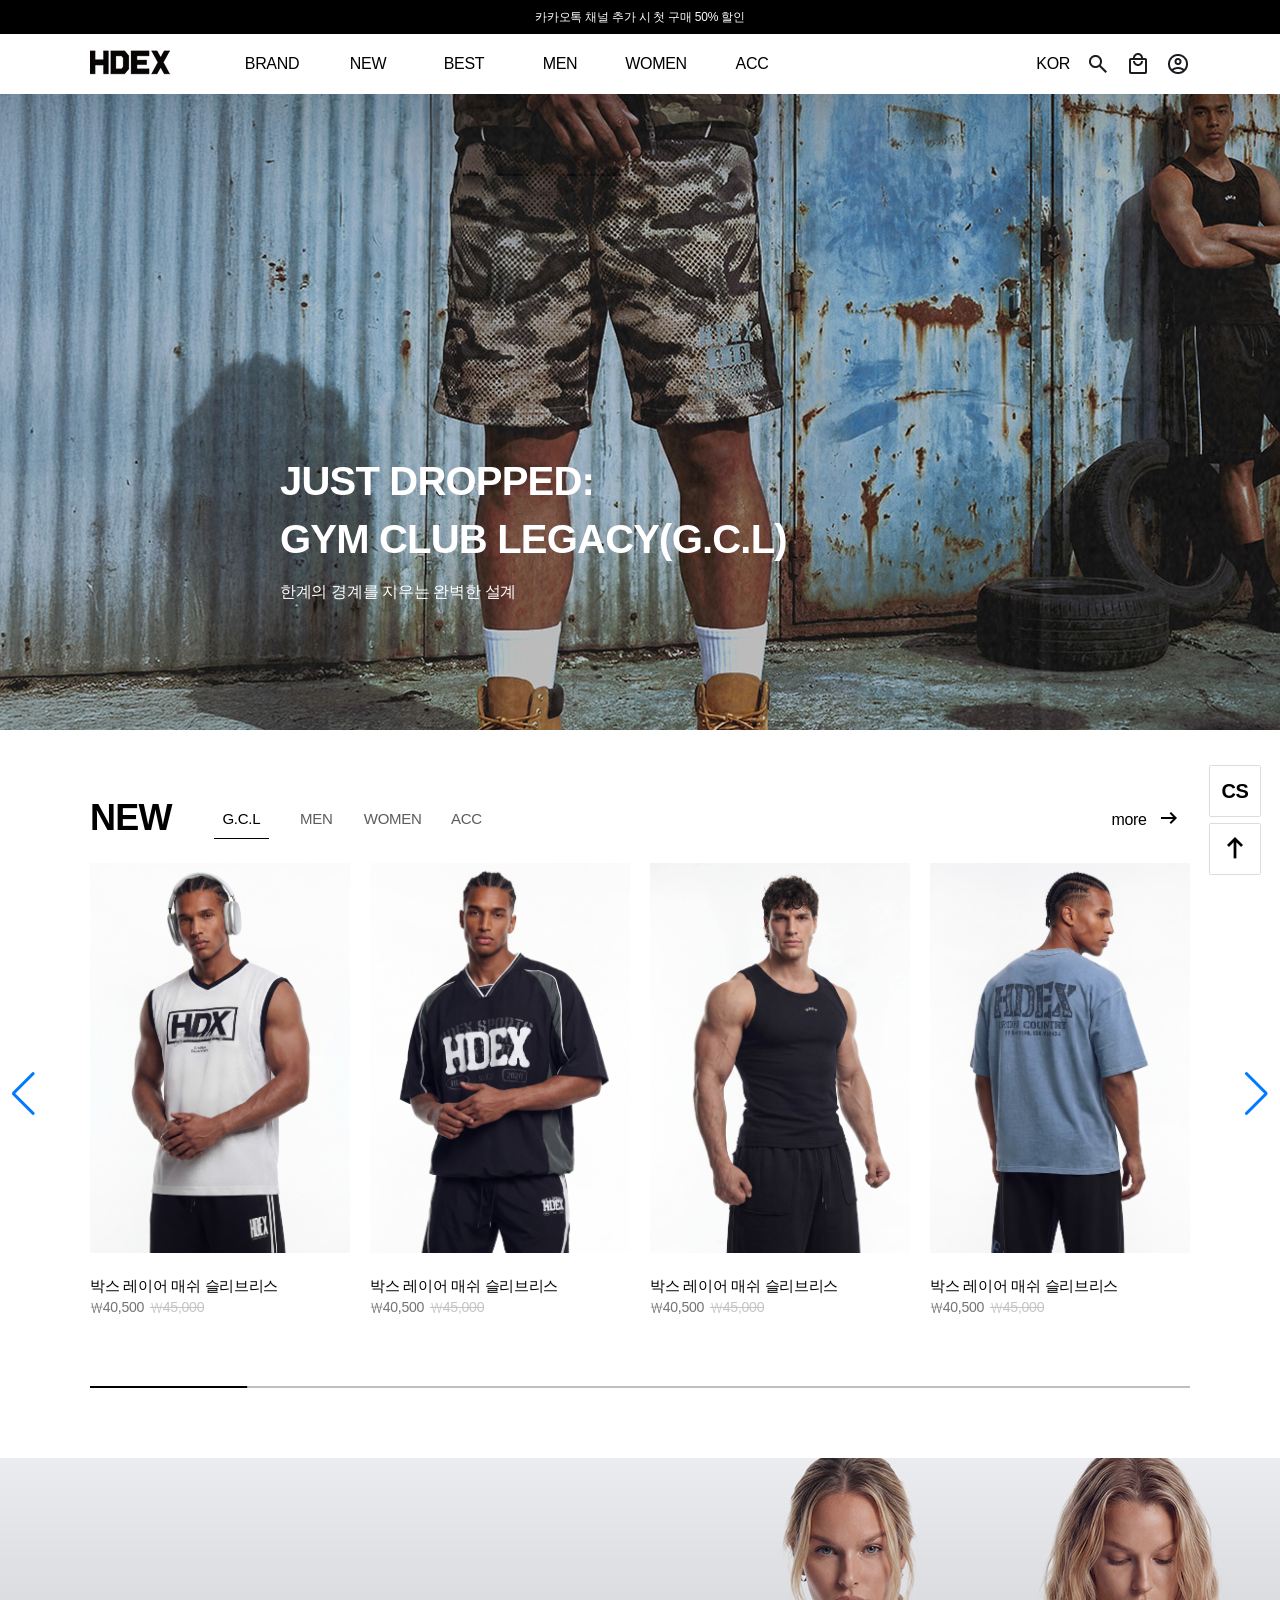
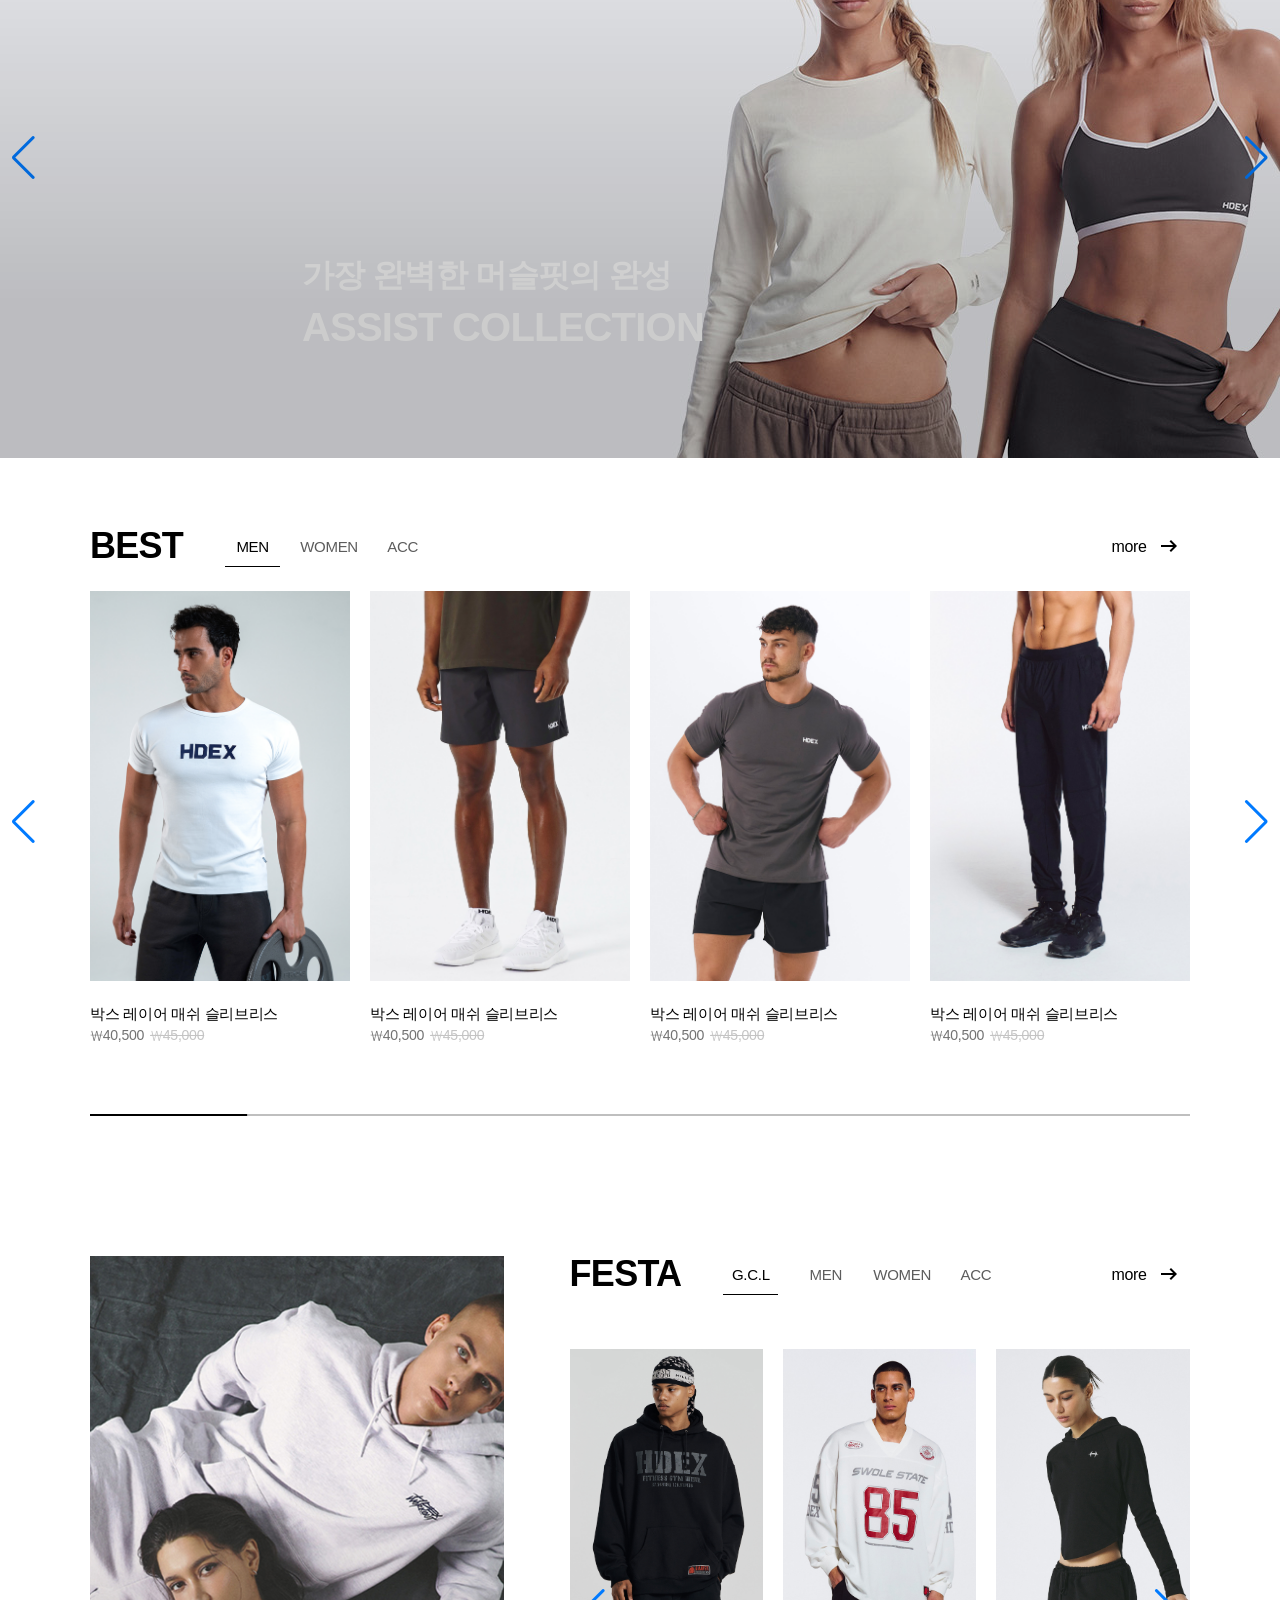
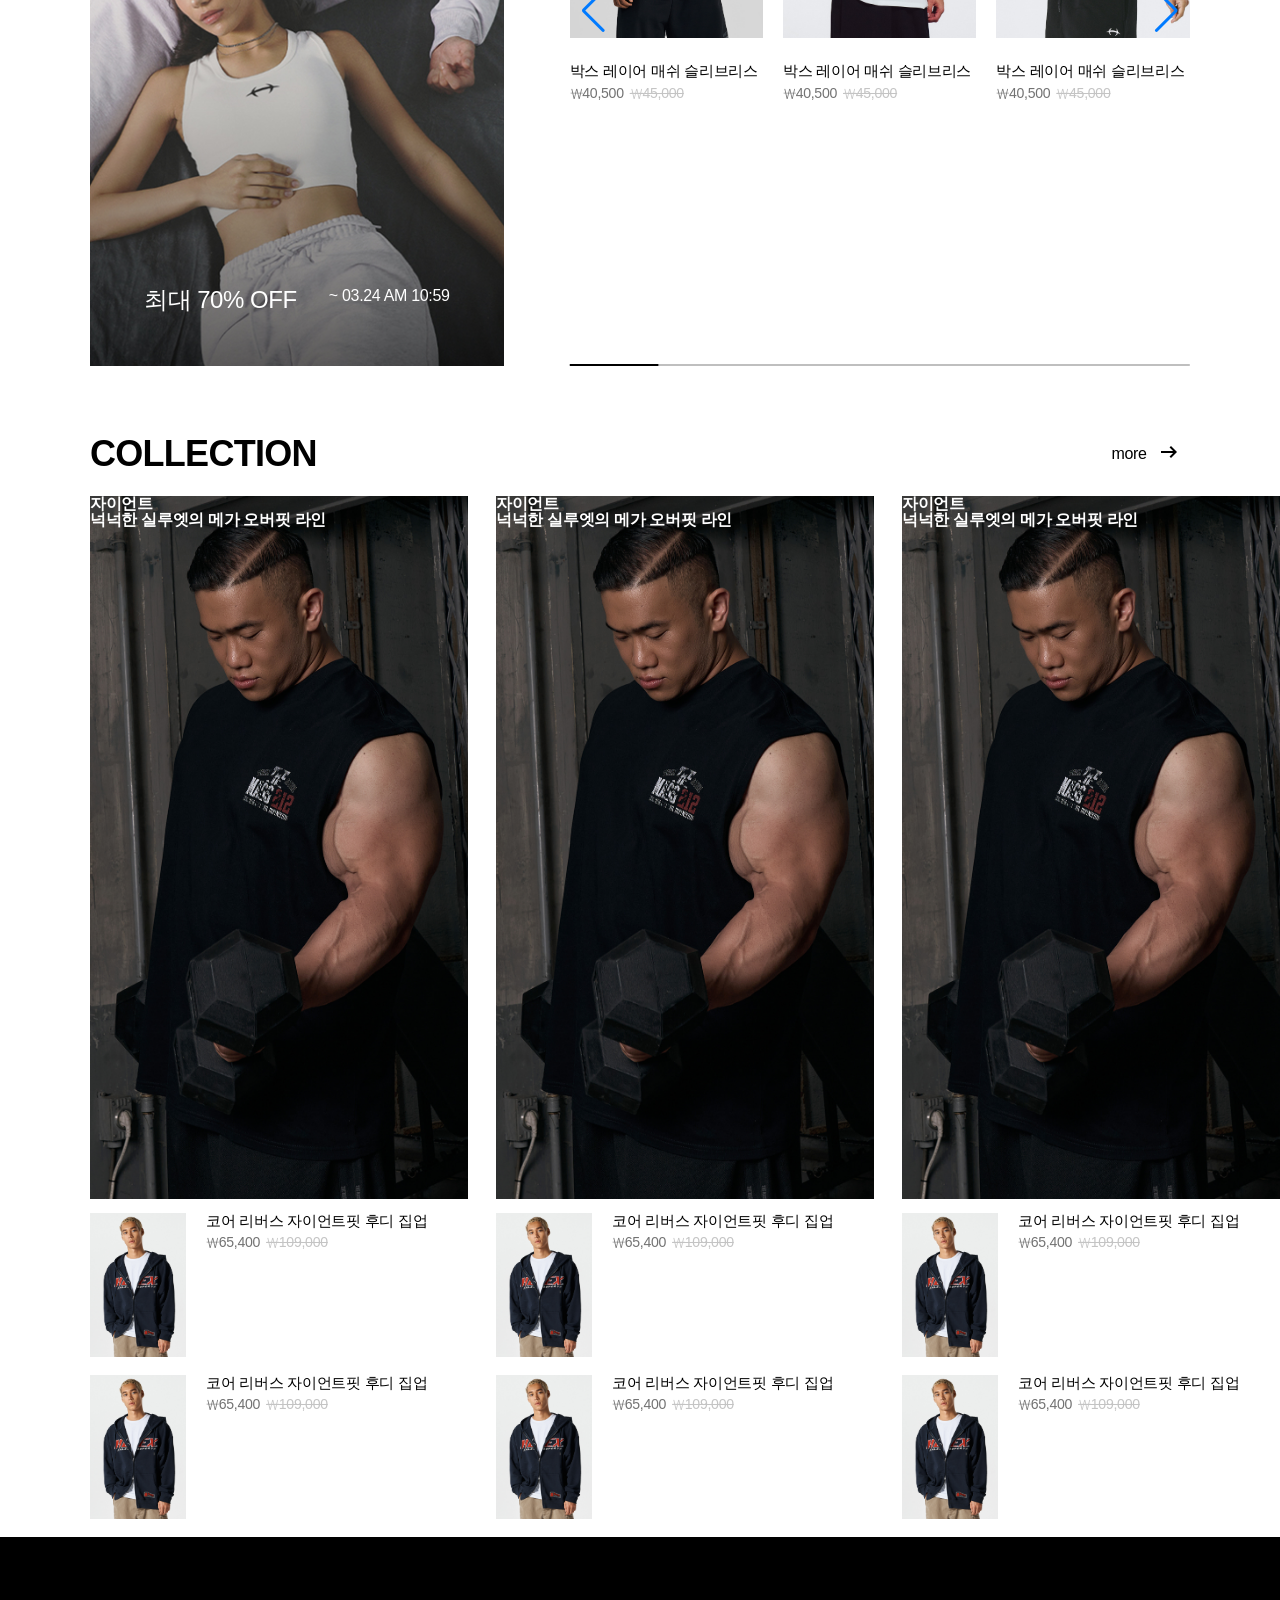
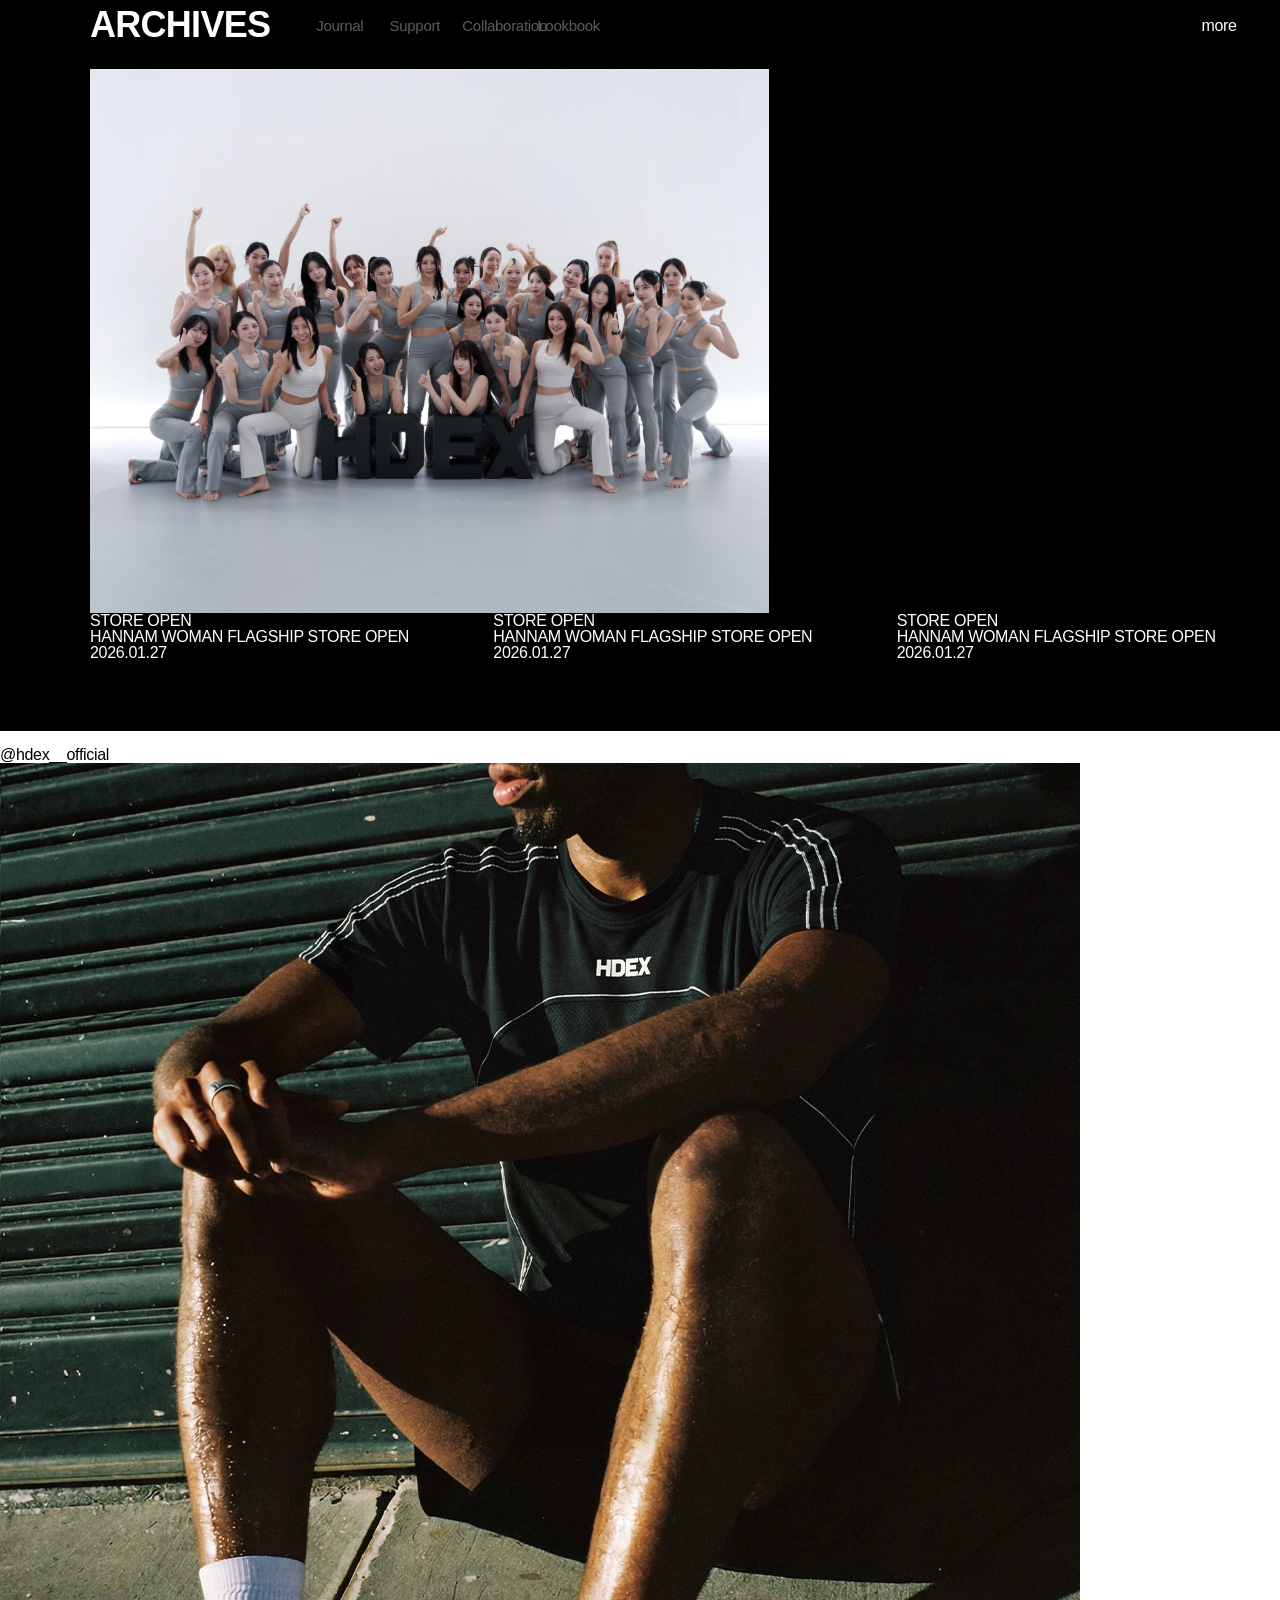
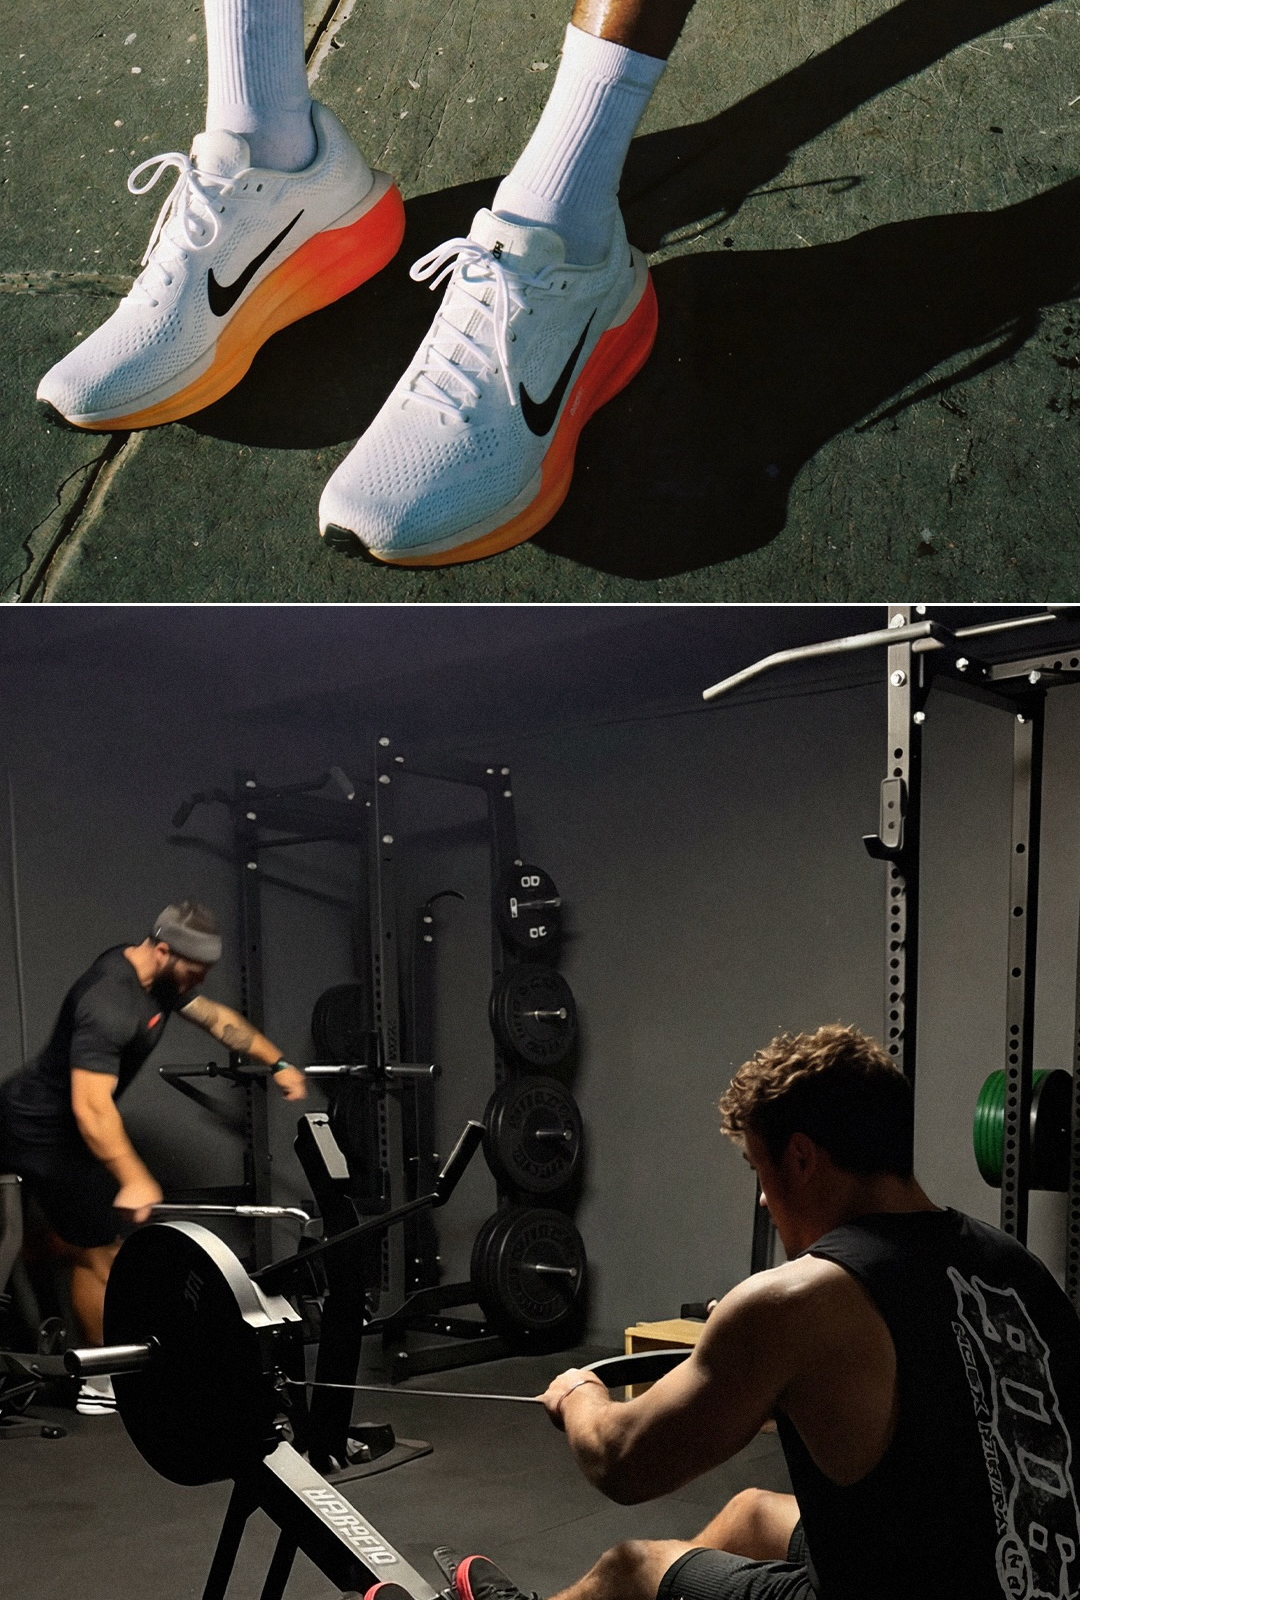
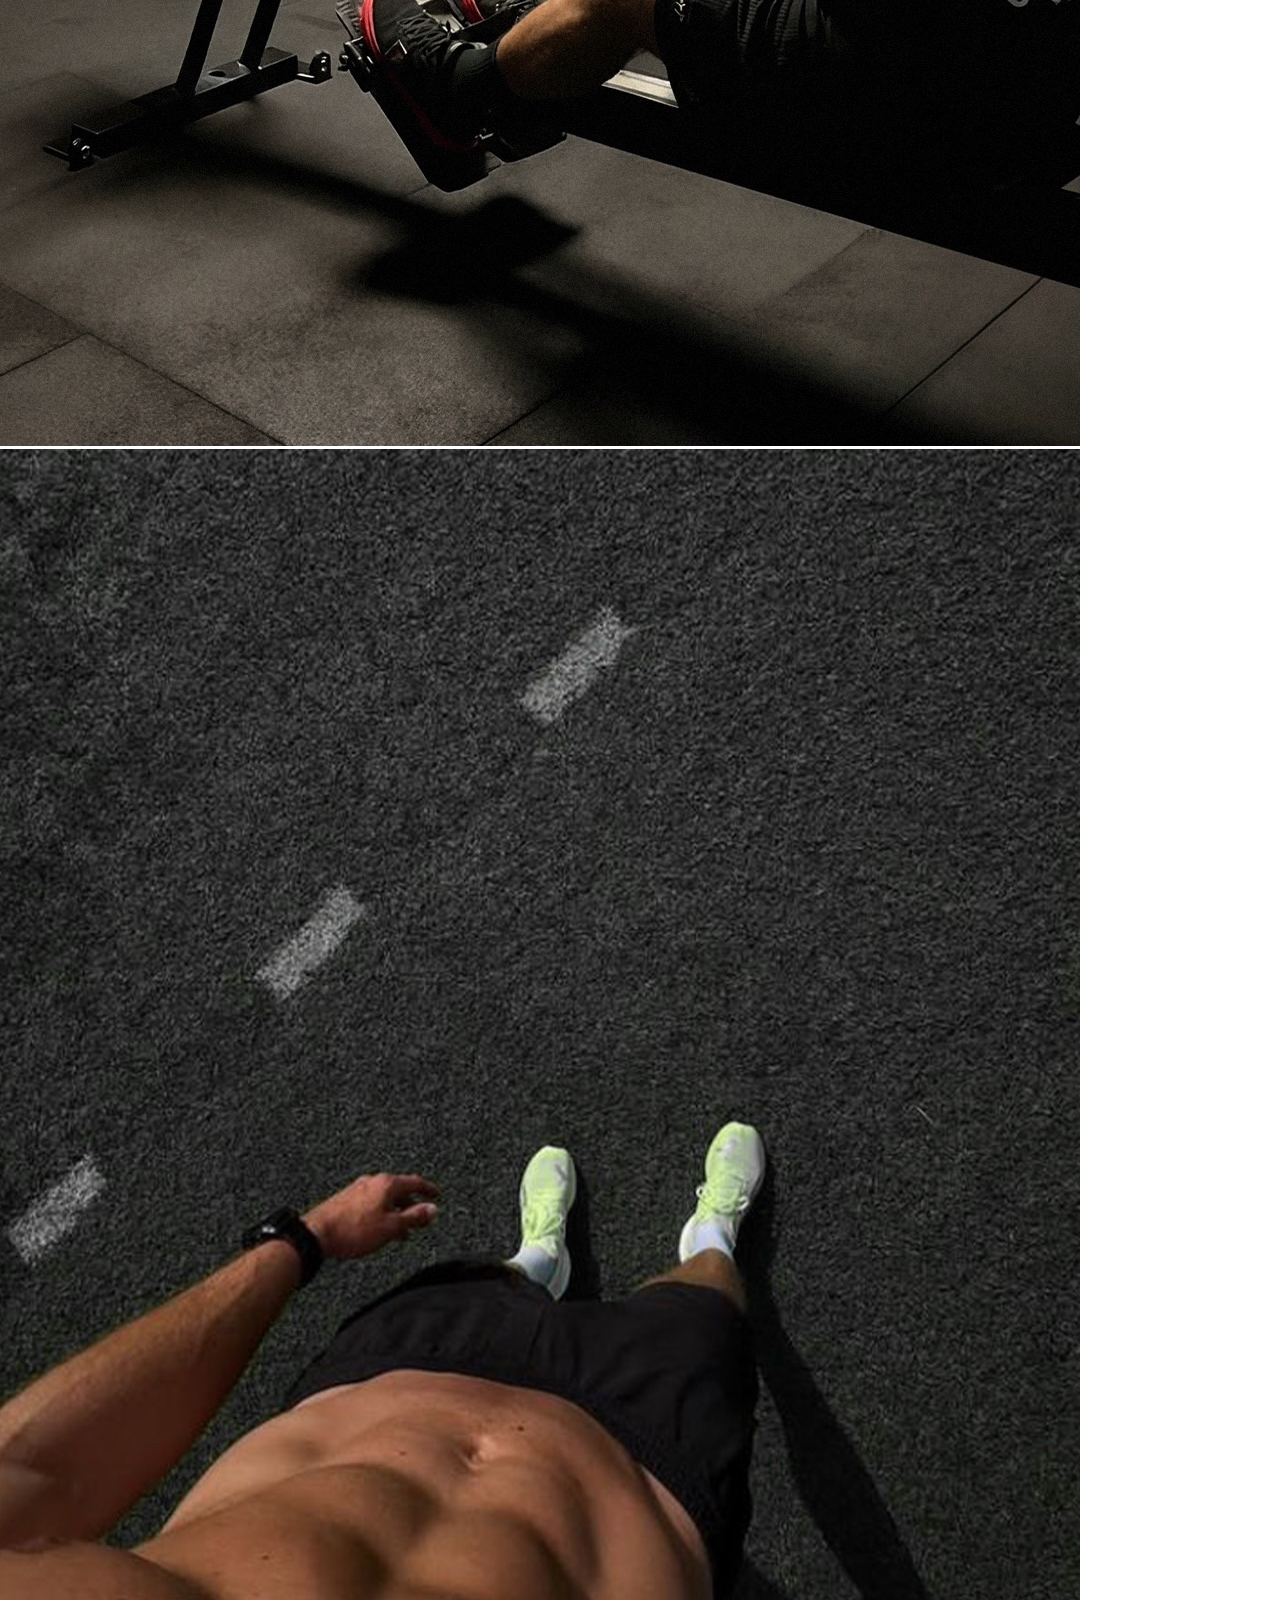
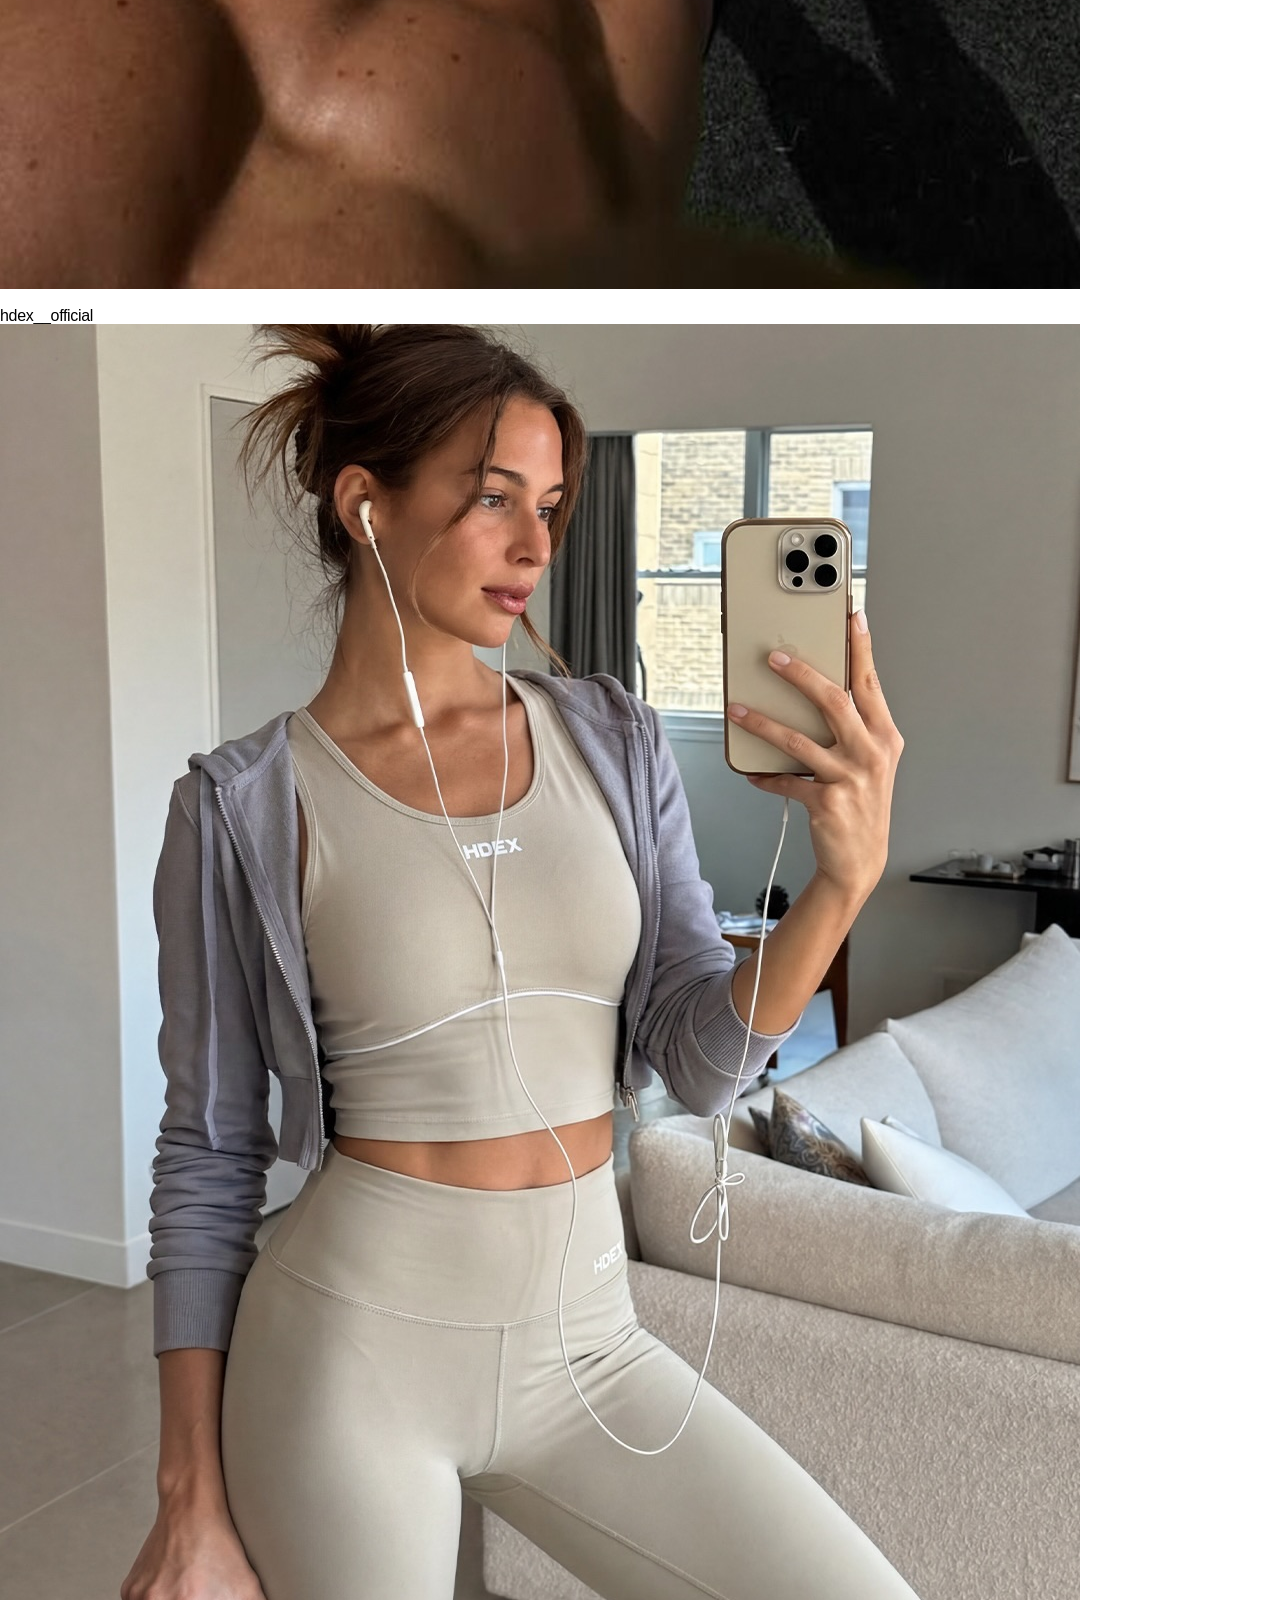
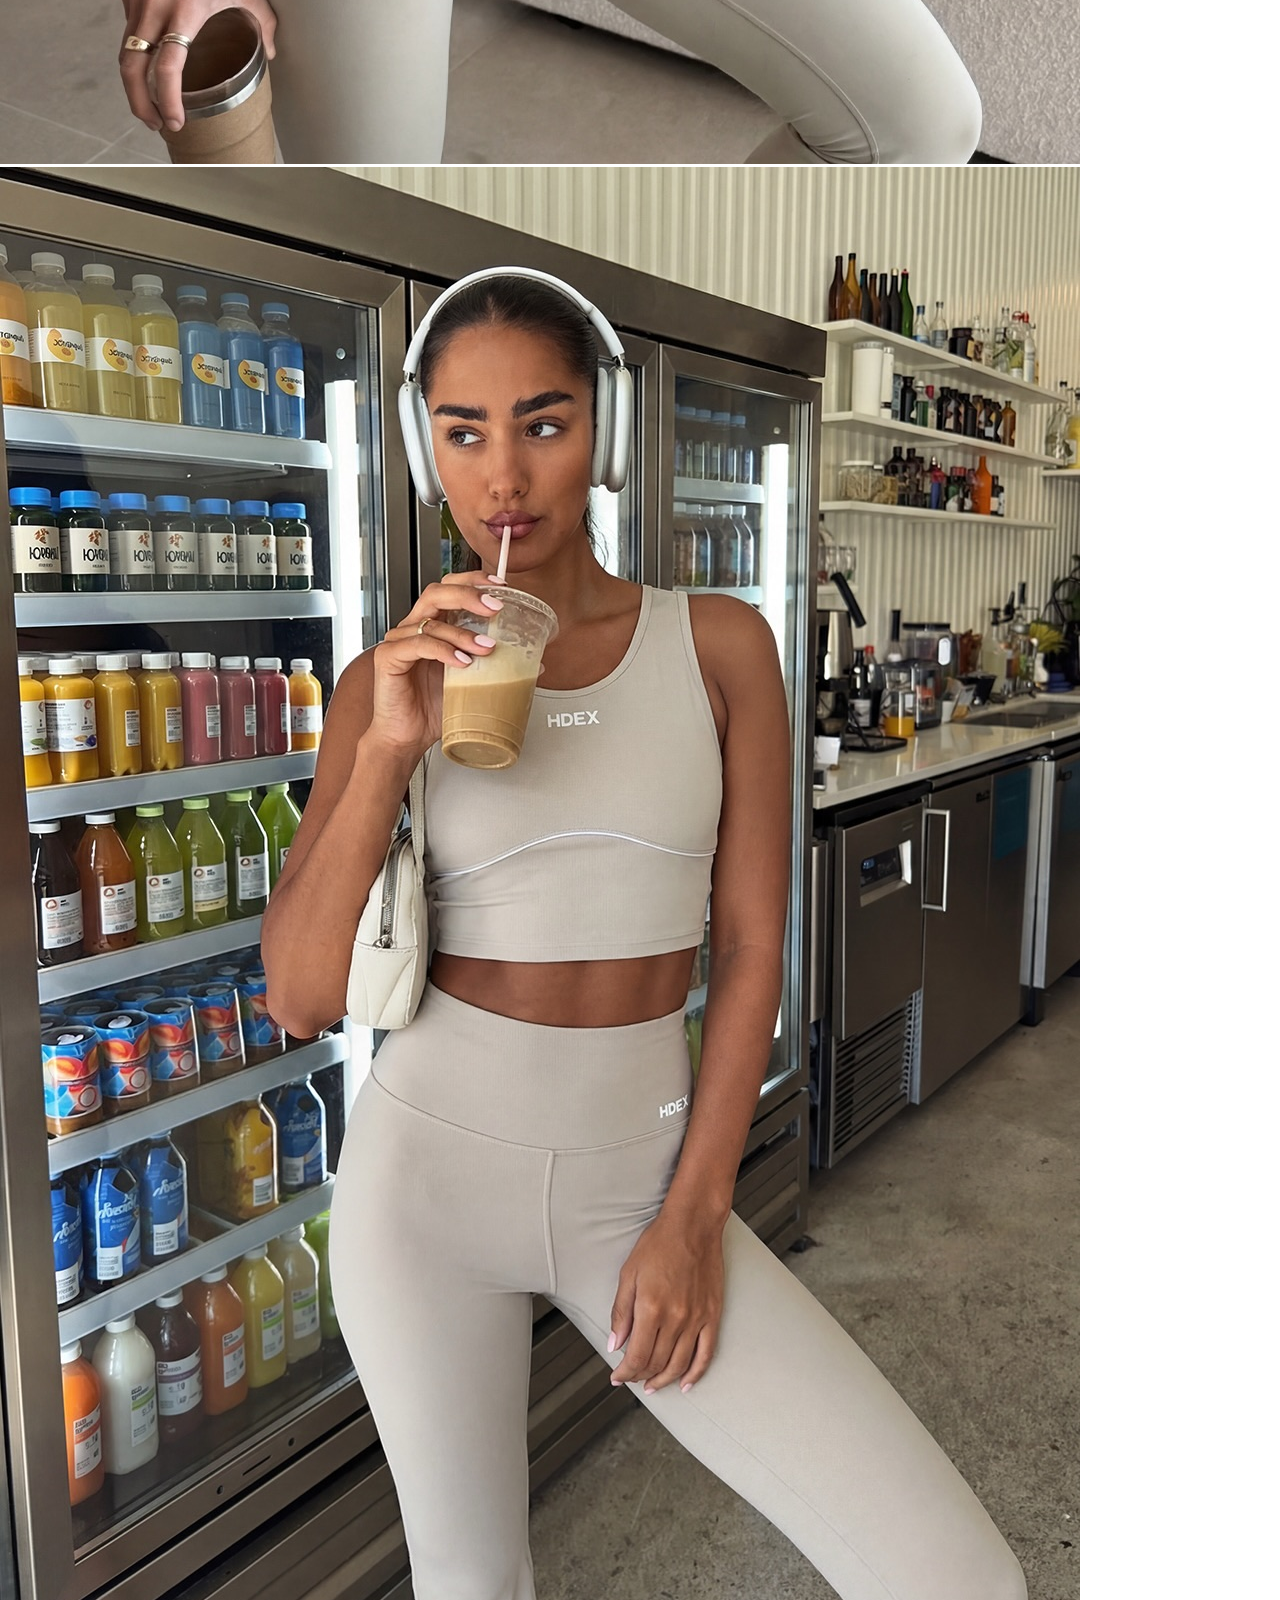
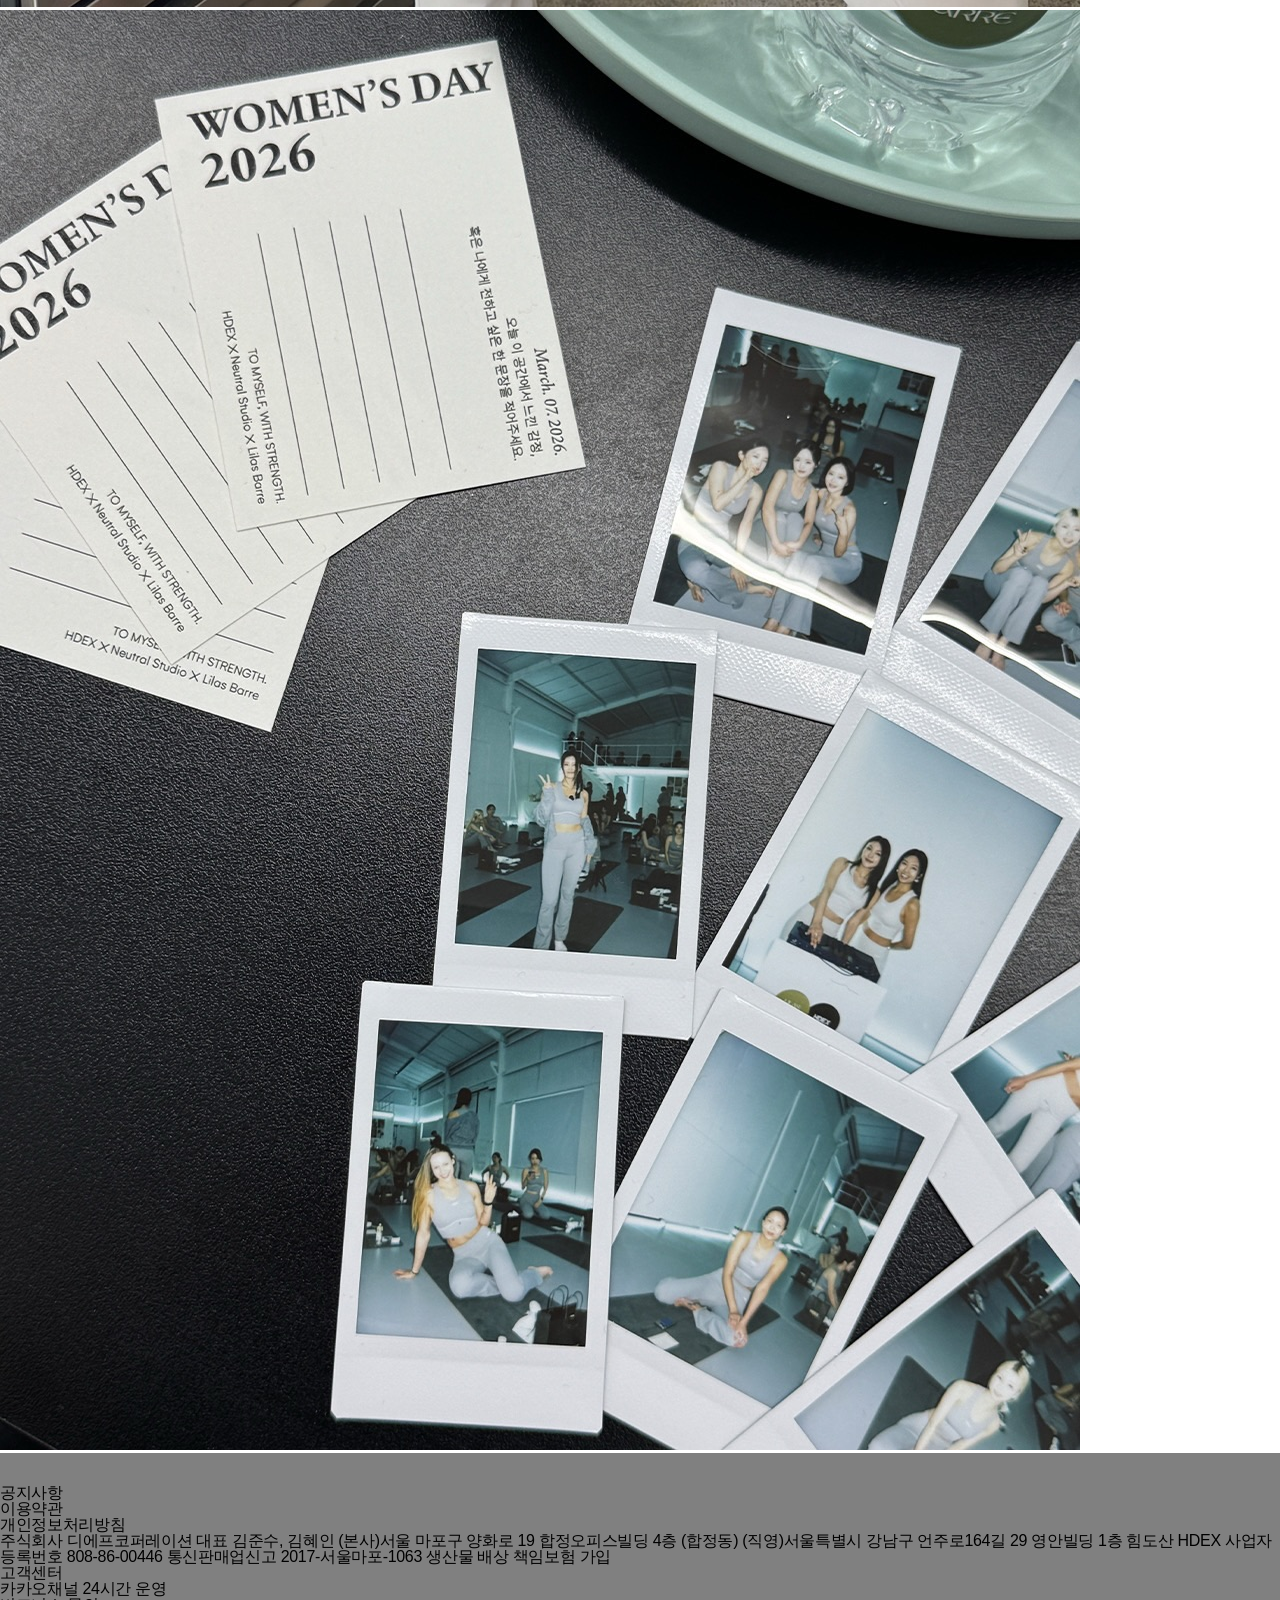
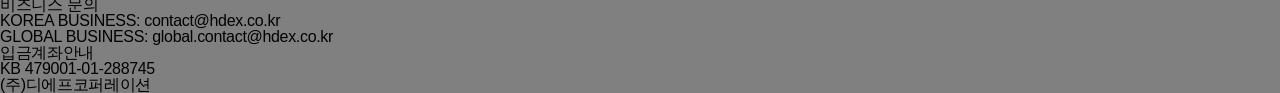
==== commit 46f93c89: "0406" ====
--- a/HDEX/index.html
+++ b/HDEX/index.html
@@ -587,7 +587,7 @@
                 <a href="#" class="insta_link">
                     <div class="instaid">
                         <img src="./images/" alt="">
-                        <p>hdex__official</p>
+                        <p>@hdex__official</p>
                     </div>
                     <div class="insta_thum">
                         <img src="./images/insta_official_001.jpg" alt="">
--- a/HDEX/styles/index.css
+++ b/HDEX/styles/index.css
@@ -123,7 +123,7 @@
 #wrap main .promotion_bnr .promotion .swiper-wrapper .slide1 {background-image: url(../images/promotion_bnr_001.jpg);}
 #wrap main .promotion_bnr .promotion .swiper-wrapper .slide2 {background-image: url(../images/promotion_bnr_002.jpg);}
 /* ============================================================================================festa */
-#wrap main .festa {display: grid; grid-template-columns: 3fr 7fr; gap: 66px; padding: 70px 90px;}
+#wrap main .festa {display: grid; grid-template-columns: 4fr 6fr; gap: 66px; padding: 70px 90px;}
 #wrap main .festa .festa_left {
     background-image: url(../images/festa.jpg); background-size: cover; background-position: center;
     position: relative; 
@@ -185,4 +185,5 @@
 #wrap main .archives_bg .archives .archives_swiper .swiper-wrapper .swiper-slide .archives_txt {}
 #wrap main .archives_bg .archives .archives_swiper .swiper-wrapper .swiper-slide .archives_txt .archives_category {}
 #wrap main .archives_bg .archives .archives_swiper .swiper-wrapper .swiper-slide .archives_txt .archives_title {}
-#wrap main .archives_bg .archives .archives_swiper .swiper-wrapper .swiper-slide .archives_txt .archives_day {}+#wrap main .archives_bg .archives .archives_swiper .swiper-wrapper .swiper-slide .archives_txt .archives_day {}
+/* ============================================================================================instagram */
